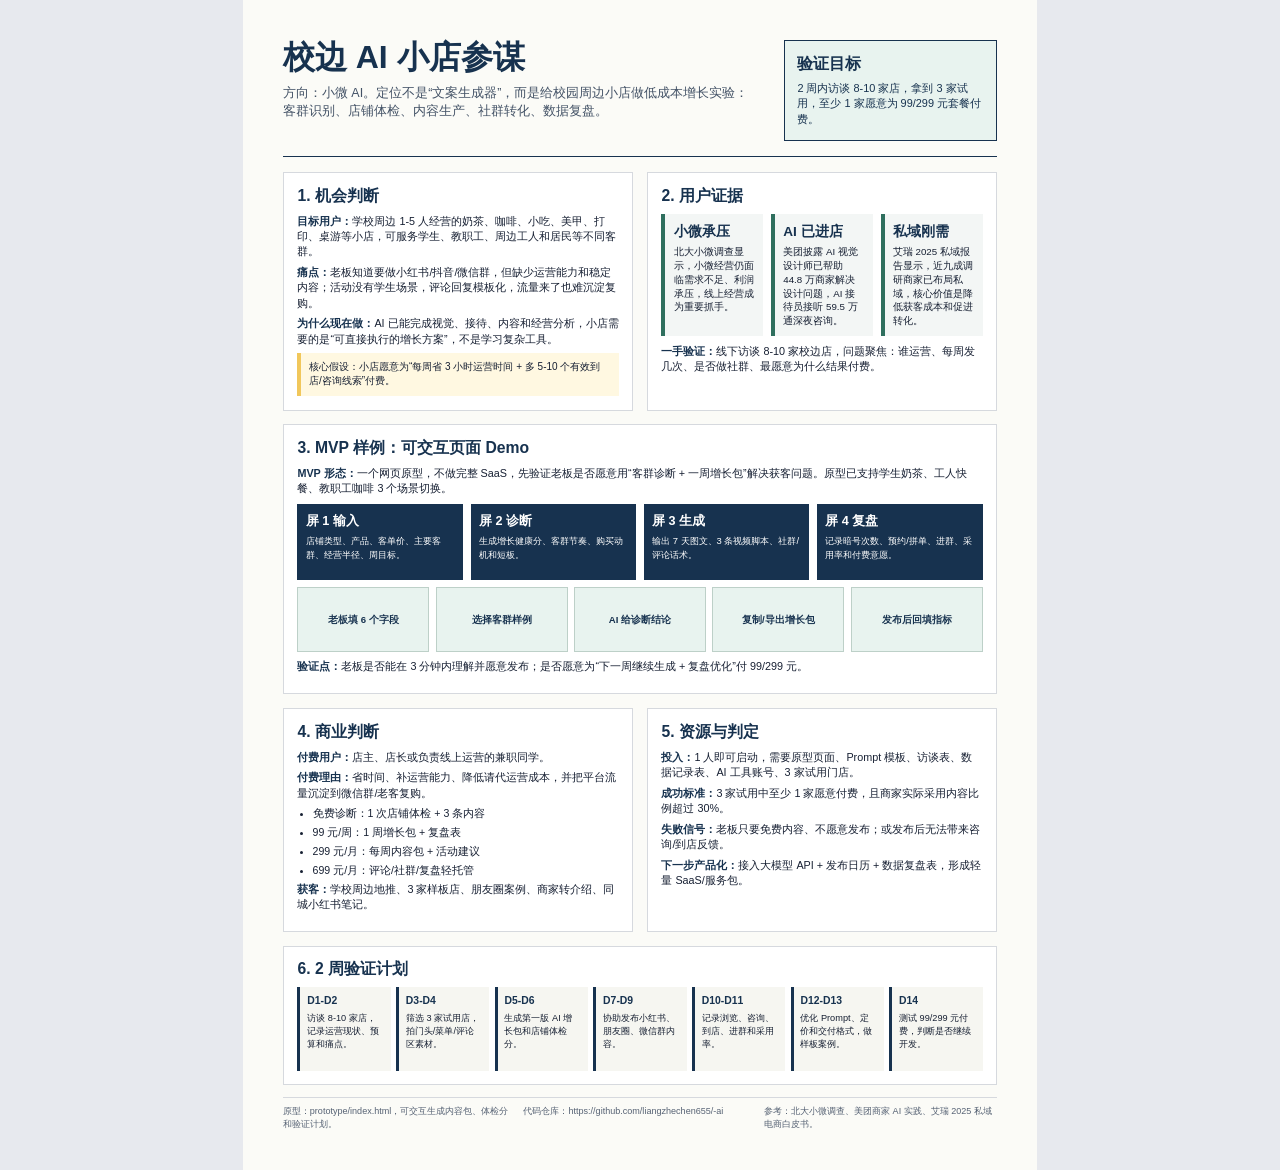
==== submission-a4.html @ 0cdc5c9e "Clarify MVP sample on A4" ====
<!doctype html>
<html lang="zh-CN">
<head>
  <meta charset="utf-8" />
  <meta name="viewport" content="width=device-width, initial-scale=1" />
  <title>校边 AI 小店参谋 - 小微 AI 机会验证</title>
  <style>
    @page { size: A4; margin: 9mm; }
    * { box-sizing: border-box; }
    body {
      margin: 0;
      background: #e7e9ee;
      color: #172033;
      font-family: "Microsoft YaHei", "PingFang SC", "Noto Sans SC", Arial, sans-serif;
      line-height: 1.42;
    }
    .sheet {
      width: 210mm;
      min-height: 297mm;
      margin: 0 auto;
      padding: 10.5mm;
      background: #fbfbf7;
    }
    header {
      display: grid;
      grid-template-columns: 1.38fr 0.62fr;
      gap: 7mm;
      padding-bottom: 4mm;
      border-bottom: 1.2pt solid #17324f;
    }
    h1 {
      margin: 0;
      color: #17324f;
      font-size: 24pt;
      line-height: 1.08;
      letter-spacing: 0;
    }
    .tagline {
      margin: 2.8mm 0 0;
      color: #435266;
      font-size: 9.4pt;
    }
    .hero-card {
      border: 1pt solid #17324f;
      background: #e8f3ef;
      padding: 3.3mm;
      color: #17324f;
      font-size: 8.2pt;
    }
    .hero-card strong {
      display: block;
      margin-bottom: 1.3mm;
      font-size: 12pt;
    }
    .grid {
      display: grid;
      grid-template-columns: 1fr 1fr;
      gap: 3.6mm;
      margin-top: 4mm;
    }
    section {
      background: #fff;
      border: 0.8pt solid #d6d9de;
      padding: 3.6mm;
    }
    section.wide { grid-column: 1 / -1; }
    h2 {
      margin: 0 0 2.2mm;
      color: #17324f;
      font-size: 11.8pt;
      line-height: 1.2;
    }
    p { margin: 0 0 1.4mm; font-size: 8.1pt; }
    ul { margin: 0; padding-left: 4mm; }
    li { margin: 0 0 1mm; font-size: 7.95pt; }
    .label { color: #17324f; font-weight: 800; }
    .evidence {
      display: grid;
      grid-template-columns: repeat(3, 1fr);
      gap: 2mm;
      margin-top: 2mm;
    }
    .evidence div {
      background: #f3f6f5;
      border-left: 3pt solid #2f6f5e;
      padding: 2.2mm;
      min-height: 23mm;
      font-size: 7.3pt;
    }
    .evidence strong {
      display: block;
      color: #17324f;
      font-size: 10.2pt;
      margin-bottom: 1mm;
    }
    .flow {
      display: grid;
      grid-template-columns: repeat(5, 1fr);
      gap: 1.7mm;
      margin-top: 2mm;
    }
    .step {
      min-height: 17mm;
      display: flex;
      align-items: center;
      justify-content: center;
      text-align: center;
      background: #e8f3ef;
      border: 0.8pt solid #bdd0c8;
      color: #17324f;
      padding: 1.8mm;
      font-size: 7.2pt;
      font-weight: 700;
    }
    .mvp {
      display: grid;
      grid-template-columns: repeat(4, 1fr);
      gap: 2mm;
      margin-top: 2mm;
    }
    .mvp div {
      background: #17324f;
      color: #fff;
      padding: 2.2mm;
      min-height: 20mm;
      font-size: 7.1pt;
    }
    .mvp strong {
      display: block;
      font-size: 9.5pt;
      margin-bottom: 1mm;
    }
    .timeline {
      display: grid;
      grid-template-columns: repeat(7, 1fr);
      gap: 1.4mm;
    }
    .day {
      background: #f6f6f1;
      border-left: 2.4pt solid #17324f;
      padding: 1.8mm;
      min-height: 22mm;
      font-size: 6.9pt;
    }
    .day strong {
      display: block;
      color: #17324f;
      font-size: 7.8pt;
      margin-bottom: 0.8mm;
    }
    .footer {
      display: grid;
      grid-template-columns: 1fr 1fr 1fr;
      gap: 2mm;
      margin-top: 3mm;
      color: #566274;
      font-size: 6.8pt;
      border-top: 0.8pt solid #d6d9de;
      padding-top: 2mm;
    }
    .quote {
      background: #fff8e1;
      border-left: 3pt solid #f1c75b;
      padding: 2mm;
      font-size: 7.5pt;
      margin-top: 1.5mm;
    }
    @media print {
      body { background: #fff; }
      .sheet { margin: 0; }
    }
  </style>
</head>
<body>
  <main class="sheet">
    <header>
      <div>
        <h1>校边 AI 小店参谋</h1>
        <p class="tagline">方向：小微 AI。定位不是“文案生成器”，而是给校园周边小店做低成本增长实验：客群识别、店铺体检、内容生产、社群转化、数据复盘。</p>
      </div>
      <div class="hero-card">
        <strong>验证目标</strong>
        2 周内访谈 8-10 家店，拿到 3 家试用，至少 1 家愿意为 99/299 元套餐付费。
      </div>
    </header>

    <div class="grid">
      <section>
        <h2>1. 机会判断</h2>
        <p><span class="label">目标用户：</span>学校周边 1-5 人经营的奶茶、咖啡、小吃、美甲、打印、桌游等小店，可服务学生、教职工、周边工人和居民等不同客群。</p>
        <p><span class="label">痛点：</span>老板知道要做小红书/抖音/微信群，但缺少运营能力和稳定内容；活动没有学生场景，评论回复模板化，流量来了也难沉淀复购。</p>
        <p><span class="label">为什么现在做：</span>AI 已能完成视觉、接待、内容和经营分析，小店需要的是“可直接执行的增长方案”，不是学习复杂工具。</p>
        <div class="quote">核心假设：小店愿意为“每周省 3 小时运营时间 + 多 5-10 个有效到店/咨询线索”付费。</div>
      </section>

      <section>
        <h2>2. 用户证据</h2>
        <div class="evidence">
          <div><strong>小微承压</strong>北大小微调查显示，小微经营仍面临需求不足、利润承压，线上经营成为重要抓手。</div>
          <div><strong>AI 已进店</strong>美团披露 AI 视觉设计师已帮助 44.8 万商家解决设计问题，AI 接待员接听 59.5 万通深夜咨询。</div>
          <div><strong>私域刚需</strong>艾瑞 2025 私域报告显示，近九成调研商家已布局私域，核心价值是降低获客成本和促进转化。</div>
        </div>
        <p style="margin-top: 2mm;"><span class="label">一手验证：</span>线下访谈 8-10 家校边店，问题聚焦：谁运营、每周发几次、是否做社群、最愿意为什么结果付费。</p>
      </section>

      <section class="wide">
        <h2>3. MVP 样例：可交互页面 Demo</h2>
        <p><span class="label">MVP 形态：</span>一个网页原型，不做完整 SaaS，先验证老板是否愿意用“客群诊断 + 一周增长包”解决获客问题。原型已支持学生奶茶、工人快餐、教职工咖啡 3 个场景切换。</p>
        <div class="mvp">
          <div><strong>屏 1 输入</strong>店铺类型、产品、客单价、主要客群、经营半径、周目标。</div>
          <div><strong>屏 2 诊断</strong>生成增长健康分、客群节奏、购买动机和短板。</div>
          <div><strong>屏 3 生成</strong>输出 7 天图文、3 条视频脚本、社群/评论话术。</div>
          <div><strong>屏 4 复盘</strong>记录暗号次数、预约/拼单、进群、采用率和付费意愿。</div>
        </div>
        <div class="flow">
          <div class="step">老板填 6 个字段</div>
          <div class="step">选择客群样例</div>
          <div class="step">AI 给诊断结论</div>
          <div class="step">复制/导出增长包</div>
          <div class="step">发布后回填指标</div>
        </div>
        <p style="margin-top: 2mm;"><span class="label">验证点：</span>老板是否能在 3 分钟内理解并愿意发布；是否愿意为“下一周继续生成 + 复盘优化”付 99/299 元。</p>
      </section>

      <section>
        <h2>4. 商业判断</h2>
        <p><span class="label">付费用户：</span>店主、店长或负责线上运营的兼职同学。</p>
        <p><span class="label">付费理由：</span>省时间、补运营能力、降低请代运营成本，并把平台流量沉淀到微信群/老客复购。</p>
        <ul>
          <li>免费诊断：1 次店铺体检 + 3 条内容</li>
          <li>99 元/周：1 周增长包 + 复盘表</li>
          <li>299 元/月：每周内容包 + 活动建议</li>
          <li>699 元/月：评论/社群/复盘轻托管</li>
        </ul>
        <p><span class="label">获客：</span>学校周边地推、3 家样板店、朋友圈案例、商家转介绍、同城小红书笔记。</p>
      </section>

      <section>
        <h2>5. 资源与判定</h2>
        <p><span class="label">投入：</span>1 人即可启动，需要原型页面、Prompt 模板、访谈表、数据记录表、AI 工具账号、3 家试用门店。</p>
        <p><span class="label">成功标准：</span>3 家试用中至少 1 家愿意付费，且商家实际采用内容比例超过 30%。</p>
        <p><span class="label">失败信号：</span>老板只要免费内容、不愿意发布；或发布后无法带来咨询/到店反馈。</p>
        <p><span class="label">下一步产品化：</span>接入大模型 API + 发布日历 + 数据复盘表，形成轻量 SaaS/服务包。</p>
      </section>

      <section class="wide">
        <h2>6. 2 周验证计划</h2>
        <div class="timeline">
          <div class="day"><strong>D1-D2</strong>访谈 8-10 家店，记录运营现状、预算和痛点。</div>
          <div class="day"><strong>D3-D4</strong>筛选 3 家试用店，拍门头/菜单/评论区素材。</div>
          <div class="day"><strong>D5-D6</strong>生成第一版 AI 增长包和店铺体检分。</div>
          <div class="day"><strong>D7-D9</strong>协助发布小红书、朋友圈、微信群内容。</div>
          <div class="day"><strong>D10-D11</strong>记录浏览、咨询、到店、进群和采用率。</div>
          <div class="day"><strong>D12-D13</strong>优化 Prompt、定价和交付格式，做样板案例。</div>
          <div class="day"><strong>D14</strong>测试 99/299 元付费，判断是否继续开发。</div>
        </div>
      </section>
    </div>

    <div class="footer">
      <div>原型：prototype/index.html，可交互生成内容包、体检分和验证计划。</div>
      <div>代码仓库：https://github.com/liangzhechen655/-ai</div>
      <div>参考：北大小微调查、美团商家 AI 实践、艾瑞 2025 私域电商白皮书。</div>
    </div>
  </main>
</body>
</html>
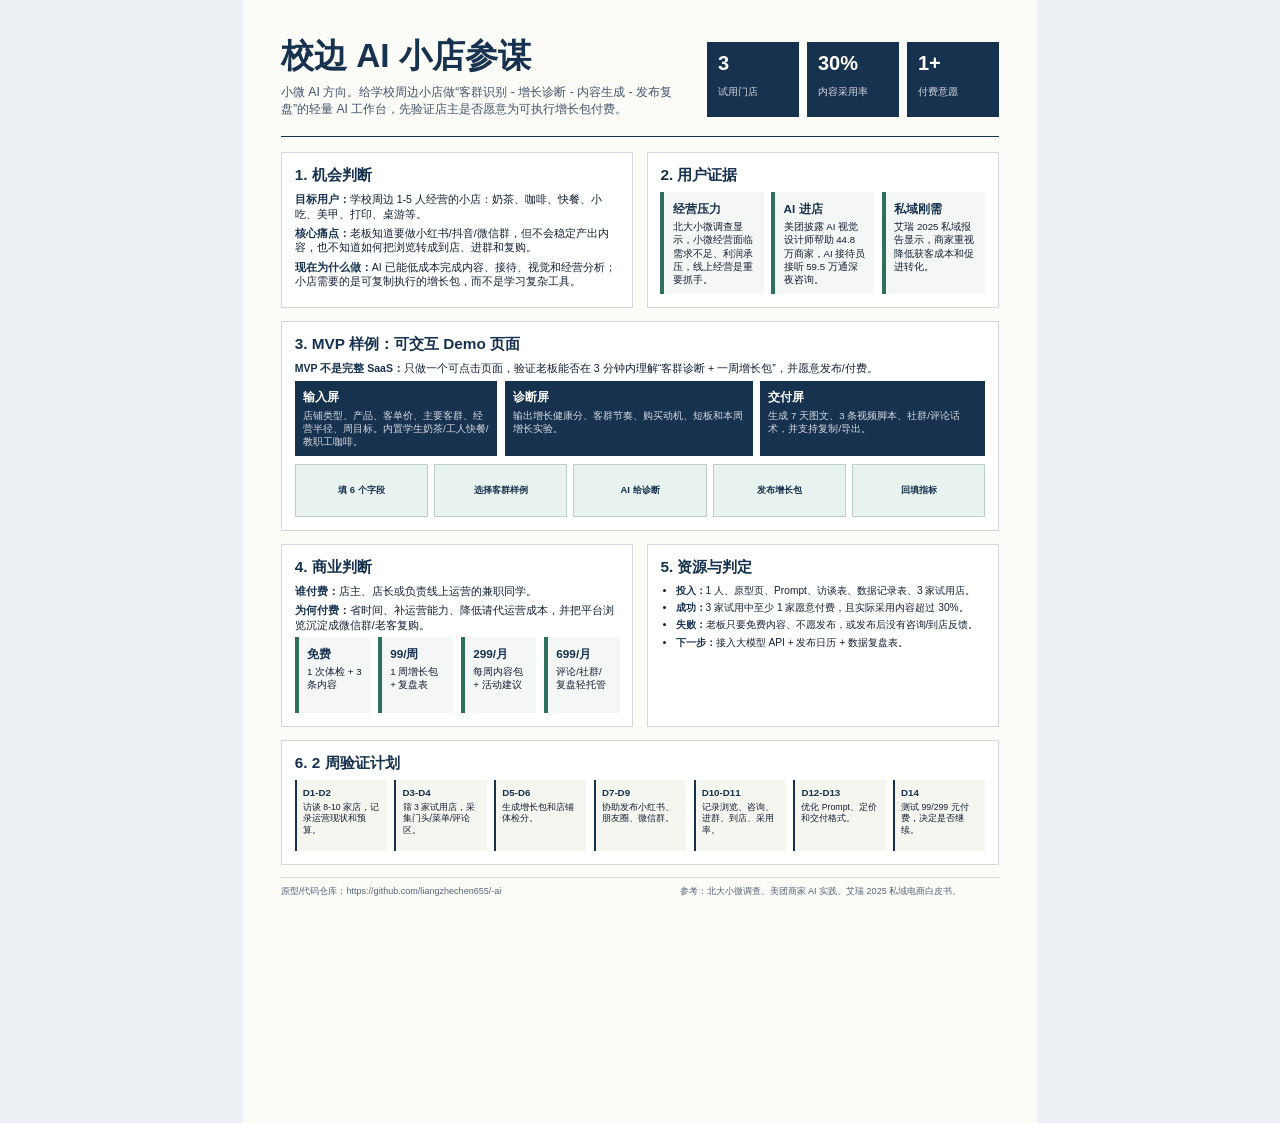
==== commit 875bdb4c: "Redesign A4 and interactive prototype" ====
--- a/submission-a4.html
+++ b/submission-a4.html
@@ -3,263 +3,242 @@
 <head>
   <meta charset="utf-8" />
   <meta name="viewport" content="width=device-width, initial-scale=1" />
-  <title>校边 AI 小店参谋 - 小微 AI 机会验证</title>
+  <title>校边 AI 小店参谋 - 1 页机会验证</title>
   <style>
-    @page { size: A4; margin: 9mm; }
+    @page { size: A4; margin: 8mm; }
     * { box-sizing: border-box; }
     body {
       margin: 0;
-      background: #e7e9ee;
-      color: #172033;
-      font-family: "Microsoft YaHei", "PingFang SC", "Noto Sans SC", Arial, sans-serif;
-      line-height: 1.42;
-    }
-    .sheet {
+      background: #eceff3;
+      color: #142033;
+      font-family: "Microsoft YaHei", "PingFang SC", Arial, sans-serif;
+      line-height: 1.36;
+    }
+    .page {
       width: 210mm;
       min-height: 297mm;
       margin: 0 auto;
-      padding: 10.5mm;
+      padding: 10mm;
       background: #fbfbf7;
     }
     header {
       display: grid;
-      grid-template-columns: 1.38fr 0.62fr;
-      gap: 7mm;
-      padding-bottom: 4mm;
+      grid-template-columns: 1.15fr 0.85fr;
+      gap: 8mm;
+      padding-bottom: 5mm;
       border-bottom: 1.2pt solid #17324f;
     }
     h1 {
       margin: 0;
       color: #17324f;
-      font-size: 24pt;
-      line-height: 1.08;
+      font-size: 25pt;
+      line-height: 1.05;
       letter-spacing: 0;
     }
-    .tagline {
-      margin: 2.8mm 0 0;
-      color: #435266;
-      font-size: 9.4pt;
-    }
-    .hero-card {
-      border: 1pt solid #17324f;
-      background: #e8f3ef;
-      padding: 3.3mm;
-      color: #17324f;
-      font-size: 8.2pt;
-    }
-    .hero-card strong {
-      display: block;
-      margin-bottom: 1.3mm;
-      font-size: 12pt;
-    }
+    .subtitle {
+      margin: 3mm 0 0;
+      color: #44556b;
+      font-size: 9.2pt;
+    }
+    .north-star {
+      display: grid;
+      grid-template-columns: repeat(3, 1fr);
+      gap: 2mm;
+      align-self: end;
+    }
+    .metric {
+      background: #17324f;
+      color: #fff;
+      padding: 3mm;
+      min-height: 20mm;
+    }
+    .metric strong { display: block; font-size: 15pt; line-height: 1; margin-bottom: 1.5mm; }
+    .metric span { font-size: 7.2pt; color: rgba(255,255,255,.82); }
     .grid {
       display: grid;
       grid-template-columns: 1fr 1fr;
-      gap: 3.6mm;
+      gap: 3.5mm;
       margin-top: 4mm;
     }
     section {
+      border: 0.8pt solid #d3d8df;
       background: #fff;
-      border: 0.8pt solid #d6d9de;
-      padding: 3.6mm;
+      padding: 3.4mm;
     }
     section.wide { grid-column: 1 / -1; }
     h2 {
       margin: 0 0 2.2mm;
       color: #17324f;
-      font-size: 11.8pt;
-      line-height: 1.2;
-    }
-    p { margin: 0 0 1.4mm; font-size: 8.1pt; }
+      font-size: 11.5pt;
+      line-height: 1.15;
+    }
+    p { margin: 0 0 1.4mm; font-size: 7.9pt; }
     ul { margin: 0; padding-left: 4mm; }
-    li { margin: 0 0 1mm; font-size: 7.95pt; }
+    li { margin: 0 0 0.9mm; font-size: 7.65pt; }
     .label { color: #17324f; font-weight: 800; }
-    .evidence {
-      display: grid;
-      grid-template-columns: repeat(3, 1fr);
+    .evidence-row, .pricing-row, .mvp-row, .timeline {
+      display: grid;
       gap: 2mm;
-      margin-top: 2mm;
-    }
-    .evidence div {
-      background: #f3f6f5;
+    }
+    .evidence-row { grid-template-columns: repeat(3, 1fr); }
+    .pricing-row { grid-template-columns: repeat(4, 1fr); }
+    .mvp-row { grid-template-columns: 0.9fr 1.1fr 1fr; }
+    .evidence, .price, .screen {
+      background: #f4f7f6;
       border-left: 3pt solid #2f6f5e;
       padding: 2.2mm;
-      min-height: 23mm;
-      font-size: 7.3pt;
-    }
-    .evidence strong {
+      min-height: 20mm;
+      font-size: 7.25pt;
+    }
+    .evidence strong, .price strong, .screen strong {
       display: block;
       color: #17324f;
-      font-size: 10.2pt;
+      font-size: 8.8pt;
       margin-bottom: 1mm;
     }
-    .flow {
-      display: grid;
-      grid-template-columns: repeat(5, 1fr);
-      gap: 1.7mm;
-      margin-top: 2mm;
-    }
-    .step {
-      min-height: 17mm;
-      display: flex;
-      align-items: center;
-      justify-content: center;
-      text-align: center;
-      background: #e8f3ef;
-      border: 0.8pt solid #bdd0c8;
-      color: #17324f;
-      padding: 1.8mm;
-      font-size: 7.2pt;
-      font-weight: 700;
-    }
-    .mvp {
-      display: grid;
-      grid-template-columns: repeat(4, 1fr);
-      gap: 2mm;
-      margin-top: 2mm;
-    }
-    .mvp div {
+    .screen {
       background: #17324f;
       color: #fff;
-      padding: 2.2mm;
-      min-height: 20mm;
+      border-left: 0;
+    }
+    .screen strong { color: #fff; }
+    .screen span { color: rgba(255,255,255,.82); }
+    .flow {
+      display: grid;
+      grid-template-columns: repeat(5, 1fr);
+      gap: 1.6mm;
+      margin-top: 2mm;
+    }
+    .step {
+      display: grid;
+      place-items: center;
+      text-align: center;
+      min-height: 14mm;
+      padding: 1.5mm;
+      border: 0.8pt solid #bdd0c8;
+      background: #e8f3ef;
+      color: #17324f;
       font-size: 7.1pt;
-    }
-    .mvp strong {
-      display: block;
-      font-size: 9.5pt;
-      margin-bottom: 1mm;
+      font-weight: 800;
     }
     .timeline {
-      display: grid;
       grid-template-columns: repeat(7, 1fr);
-      gap: 1.4mm;
     }
     .day {
       background: #f6f6f1;
-      border-left: 2.4pt solid #17324f;
-      padding: 1.8mm;
-      min-height: 22mm;
-      font-size: 6.9pt;
+      border-left: 2.2pt solid #17324f;
+      padding: 1.6mm;
+      min-height: 19mm;
+      font-size: 6.55pt;
     }
     .day strong {
       display: block;
       color: #17324f;
-      font-size: 7.8pt;
-      margin-bottom: 0.8mm;
+      font-size: 7.3pt;
+      margin-bottom: .7mm;
     }
     .footer {
-      display: grid;
-      grid-template-columns: 1fr 1fr 1fr;
-      gap: 2mm;
       margin-top: 3mm;
-      color: #566274;
+      padding-top: 2mm;
+      border-top: 0.8pt solid #d3d8df;
+      display: grid;
+      grid-template-columns: 1.2fr 1fr;
+      gap: 4mm;
+      color: #59677a;
       font-size: 6.8pt;
-      border-top: 0.8pt solid #d6d9de;
-      padding-top: 2mm;
-    }
-    .quote {
-      background: #fff8e1;
-      border-left: 3pt solid #f1c75b;
-      padding: 2mm;
-      font-size: 7.5pt;
-      margin-top: 1.5mm;
     }
     @media print {
       body { background: #fff; }
-      .sheet { margin: 0; }
+      .page { margin: 0; }
     }
   </style>
 </head>
 <body>
-  <main class="sheet">
+  <main class="page">
     <header>
       <div>
         <h1>校边 AI 小店参谋</h1>
-        <p class="tagline">方向：小微 AI。定位不是“文案生成器”，而是给校园周边小店做低成本增长实验：客群识别、店铺体检、内容生产、社群转化、数据复盘。</p>
+        <p class="subtitle">小微 AI 方向。给学校周边小店做“客群识别 - 增长诊断 - 内容生成 - 发布复盘”的轻量 AI 工作台，先验证店主是否愿意为可执行增长包付费。</p>
       </div>
-      <div class="hero-card">
-        <strong>验证目标</strong>
-        2 周内访谈 8-10 家店，拿到 3 家试用，至少 1 家愿意为 99/299 元套餐付费。
+      <div class="north-star">
+        <div class="metric"><strong>3</strong><span>试用门店</span></div>
+        <div class="metric"><strong>30%</strong><span>内容采用率</span></div>
+        <div class="metric"><strong>1+</strong><span>付费意愿</span></div>
       </div>
     </header>
 
     <div class="grid">
       <section>
         <h2>1. 机会判断</h2>
-        <p><span class="label">目标用户：</span>学校周边 1-5 人经营的奶茶、咖啡、小吃、美甲、打印、桌游等小店，可服务学生、教职工、周边工人和居民等不同客群。</p>
-        <p><span class="label">痛点：</span>老板知道要做小红书/抖音/微信群，但缺少运营能力和稳定内容；活动没有学生场景，评论回复模板化，流量来了也难沉淀复购。</p>
-        <p><span class="label">为什么现在做：</span>AI 已能完成视觉、接待、内容和经营分析，小店需要的是“可直接执行的增长方案”，不是学习复杂工具。</p>
-        <div class="quote">核心假设：小店愿意为“每周省 3 小时运营时间 + 多 5-10 个有效到店/咨询线索”付费。</div>
+        <p><span class="label">目标用户：</span>学校周边 1-5 人经营的小店：奶茶、咖啡、快餐、小吃、美甲、打印、桌游等。</p>
+        <p><span class="label">核心痛点：</span>老板知道要做小红书/抖音/微信群，但不会稳定产出内容，也不知道如何把浏览转成到店、进群和复购。</p>
+        <p><span class="label">现在为什么做：</span>AI 已能低成本完成内容、接待、视觉和经营分析；小店需要的是可复制执行的增长包，而不是学习复杂工具。</p>
       </section>
 
       <section>
         <h2>2. 用户证据</h2>
-        <div class="evidence">
-          <div><strong>小微承压</strong>北大小微调查显示，小微经营仍面临需求不足、利润承压，线上经营成为重要抓手。</div>
-          <div><strong>AI 已进店</strong>美团披露 AI 视觉设计师已帮助 44.8 万商家解决设计问题，AI 接待员接听 59.5 万通深夜咨询。</div>
-          <div><strong>私域刚需</strong>艾瑞 2025 私域报告显示，近九成调研商家已布局私域，核心价值是降低获客成本和促进转化。</div>
-        </div>
-        <p style="margin-top: 2mm;"><span class="label">一手验证：</span>线下访谈 8-10 家校边店，问题聚焦：谁运营、每周发几次、是否做社群、最愿意为什么结果付费。</p>
+        <div class="evidence-row">
+          <div class="evidence"><strong>经营压力</strong>北大小微调查显示，小微经营面临需求不足、利润承压，线上经营是重要抓手。</div>
+          <div class="evidence"><strong>AI 进店</strong>美团披露 AI 视觉设计师帮助 44.8 万商家，AI 接待员接听 59.5 万通深夜咨询。</div>
+          <div class="evidence"><strong>私域刚需</strong>艾瑞 2025 私域报告显示，商家重视降低获客成本和促进转化。</div>
+        </div>
       </section>
 
       <section class="wide">
-        <h2>3. MVP 样例：可交互页面 Demo</h2>
-        <p><span class="label">MVP 形态：</span>一个网页原型，不做完整 SaaS，先验证老板是否愿意用“客群诊断 + 一周增长包”解决获客问题。原型已支持学生奶茶、工人快餐、教职工咖啡 3 个场景切换。</p>
-        <div class="mvp">
-          <div><strong>屏 1 输入</strong>店铺类型、产品、客单价、主要客群、经营半径、周目标。</div>
-          <div><strong>屏 2 诊断</strong>生成增长健康分、客群节奏、购买动机和短板。</div>
-          <div><strong>屏 3 生成</strong>输出 7 天图文、3 条视频脚本、社群/评论话术。</div>
-          <div><strong>屏 4 复盘</strong>记录暗号次数、预约/拼单、进群、采用率和付费意愿。</div>
+        <h2>3. MVP 样例：可交互 Demo 页面</h2>
+        <p><span class="label">MVP 不是完整 SaaS：</span>只做一个可点击页面，验证老板能否在 3 分钟内理解“客群诊断 + 一周增长包”，并愿意发布/付费。</p>
+        <div class="mvp-row">
+          <div class="screen"><strong>输入屏</strong><span>店铺类型、产品、客单价、主要客群、经营半径、周目标。内置学生奶茶/工人快餐/教职工咖啡。</span></div>
+          <div class="screen"><strong>诊断屏</strong><span>输出增长健康分、客群节奏、购买动机、短板和本周增长实验。</span></div>
+          <div class="screen"><strong>交付屏</strong><span>生成 7 天图文、3 条视频脚本、社群/评论话术，并支持复制/导出。</span></div>
         </div>
         <div class="flow">
-          <div class="step">老板填 6 个字段</div>
+          <div class="step">填 6 个字段</div>
           <div class="step">选择客群样例</div>
-          <div class="step">AI 给诊断结论</div>
-          <div class="step">复制/导出增长包</div>
-          <div class="step">发布后回填指标</div>
-        </div>
-        <p style="margin-top: 2mm;"><span class="label">验证点：</span>老板是否能在 3 分钟内理解并愿意发布；是否愿意为“下一周继续生成 + 复盘优化”付 99/299 元。</p>
+          <div class="step">AI 给诊断</div>
+          <div class="step">发布增长包</div>
+          <div class="step">回填指标</div>
+        </div>
       </section>
 
       <section>
         <h2>4. 商业判断</h2>
-        <p><span class="label">付费用户：</span>店主、店长或负责线上运营的兼职同学。</p>
-        <p><span class="label">付费理由：</span>省时间、补运营能力、降低请代运营成本，并把平台流量沉淀到微信群/老客复购。</p>
+        <p><span class="label">谁付费：</span>店主、店长或负责线上运营的兼职同学。</p>
+        <p><span class="label">为何付费：</span>省时间、补运营能力、降低请代运营成本，并把平台浏览沉淀成微信群/老客复购。</p>
+        <div class="pricing-row">
+          <div class="price"><strong>免费</strong>1 次体检 + 3 条内容</div>
+          <div class="price"><strong>99/周</strong>1 周增长包 + 复盘表</div>
+          <div class="price"><strong>299/月</strong>每周内容包 + 活动建议</div>
+          <div class="price"><strong>699/月</strong>评论/社群/复盘轻托管</div>
+        </div>
+      </section>
+
+      <section>
+        <h2>5. 资源与判定</h2>
         <ul>
-          <li>免费诊断：1 次店铺体检 + 3 条内容</li>
-          <li>99 元/周：1 周增长包 + 复盘表</li>
-          <li>299 元/月：每周内容包 + 活动建议</li>
-          <li>699 元/月：评论/社群/复盘轻托管</li>
+          <li><span class="label">投入：</span>1 人、原型页、Prompt、访谈表、数据记录表、3 家试用店。</li>
+          <li><span class="label">成功：</span>3 家试用中至少 1 家愿意付费，且实际采用内容超过 30%。</li>
+          <li><span class="label">失败：</span>老板只要免费内容、不愿发布，或发布后没有咨询/到店反馈。</li>
+          <li><span class="label">下一步：</span>接入大模型 API + 发布日历 + 数据复盘表。</li>
         </ul>
-        <p><span class="label">获客：</span>学校周边地推、3 家样板店、朋友圈案例、商家转介绍、同城小红书笔记。</p>
-      </section>
-
-      <section>
-        <h2>5. 资源与判定</h2>
-        <p><span class="label">投入：</span>1 人即可启动，需要原型页面、Prompt 模板、访谈表、数据记录表、AI 工具账号、3 家试用门店。</p>
-        <p><span class="label">成功标准：</span>3 家试用中至少 1 家愿意付费，且商家实际采用内容比例超过 30%。</p>
-        <p><span class="label">失败信号：</span>老板只要免费内容、不愿意发布；或发布后无法带来咨询/到店反馈。</p>
-        <p><span class="label">下一步产品化：</span>接入大模型 API + 发布日历 + 数据复盘表，形成轻量 SaaS/服务包。</p>
       </section>
 
       <section class="wide">
         <h2>6. 2 周验证计划</h2>
         <div class="timeline">
-          <div class="day"><strong>D1-D2</strong>访谈 8-10 家店，记录运营现状、预算和痛点。</div>
-          <div class="day"><strong>D3-D4</strong>筛选 3 家试用店，拍门头/菜单/评论区素材。</div>
-          <div class="day"><strong>D5-D6</strong>生成第一版 AI 增长包和店铺体检分。</div>
-          <div class="day"><strong>D7-D9</strong>协助发布小红书、朋友圈、微信群内容。</div>
-          <div class="day"><strong>D10-D11</strong>记录浏览、咨询、到店、进群和采用率。</div>
-          <div class="day"><strong>D12-D13</strong>优化 Prompt、定价和交付格式，做样板案例。</div>
-          <div class="day"><strong>D14</strong>测试 99/299 元付费，判断是否继续开发。</div>
+          <div class="day"><strong>D1-D2</strong>访谈 8-10 家店，记录运营现状和预算。</div>
+          <div class="day"><strong>D3-D4</strong>筛 3 家试用店，采集门头/菜单/评论区。</div>
+          <div class="day"><strong>D5-D6</strong>生成增长包和店铺体检分。</div>
+          <div class="day"><strong>D7-D9</strong>协助发布小红书、朋友圈、微信群。</div>
+          <div class="day"><strong>D10-D11</strong>记录浏览、咨询、进群、到店、采用率。</div>
+          <div class="day"><strong>D12-D13</strong>优化 Prompt、定价和交付格式。</div>
+          <div class="day"><strong>D14</strong>测试 99/299 元付费，决定是否继续。</div>
         </div>
       </section>
     </div>
 
     <div class="footer">
-      <div>原型：prototype/index.html，可交互生成内容包、体检分和验证计划。</div>
-      <div>代码仓库：https://github.com/liangzhechen655/-ai</div>
+      <div>原型/代码仓库：https://github.com/liangzhechen655/-ai</div>
       <div>参考：北大小微调查、美团商家 AI 实践、艾瑞 2025 私域电商白皮书。</div>
     </div>
   </main>
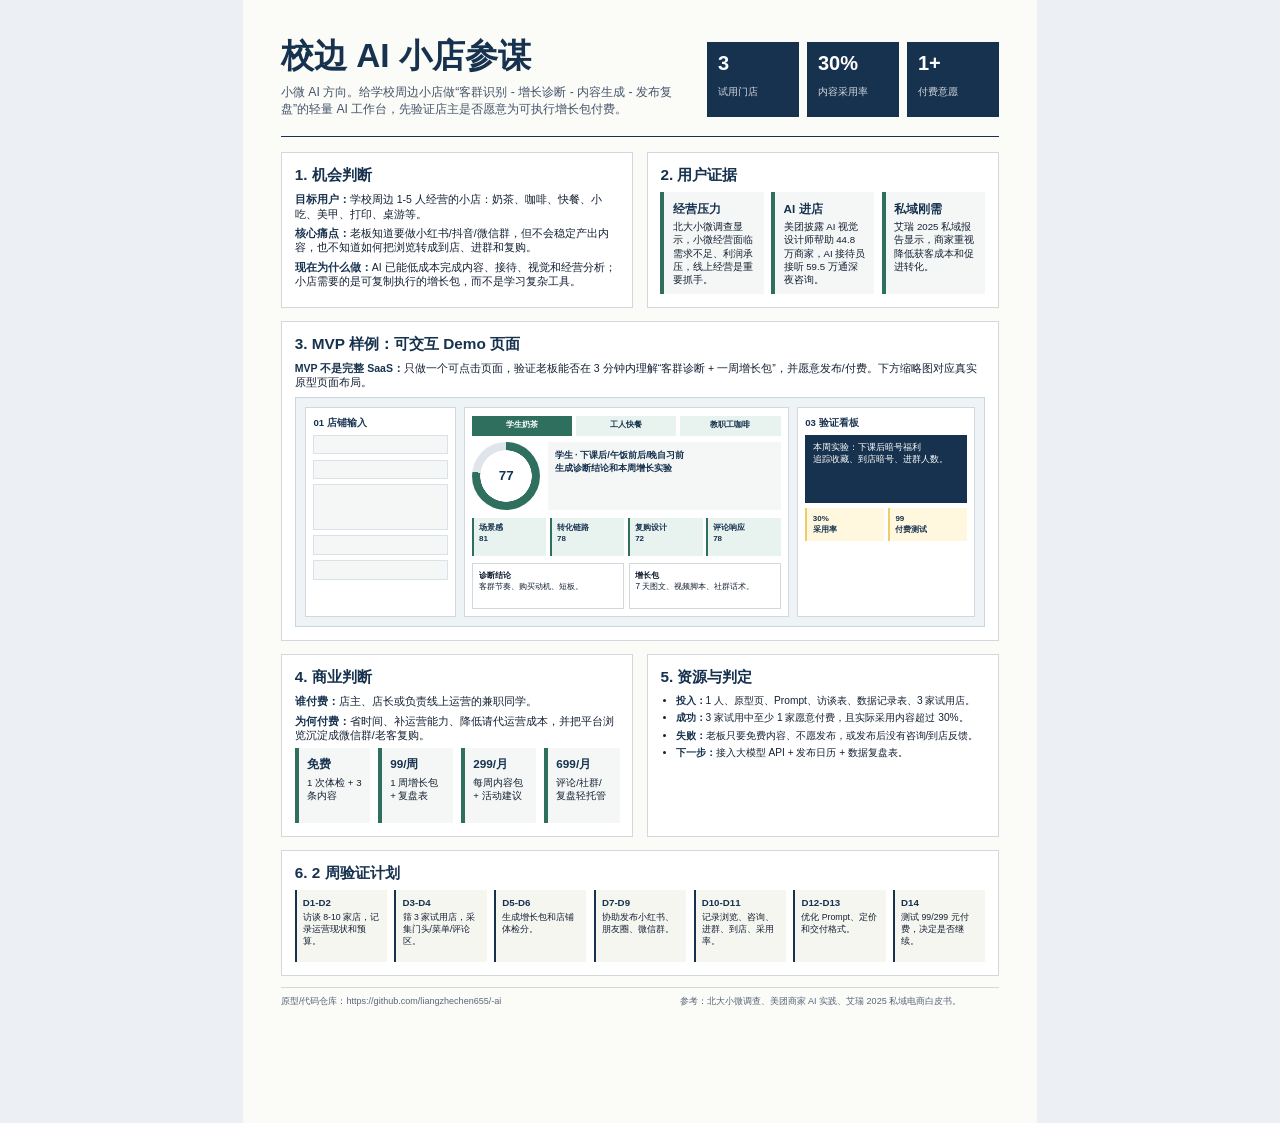
==== commit 677a5f8d: "Improve prototype mockup and visual design" ====
--- a/submission-a4.html
+++ b/submission-a4.html
@@ -121,6 +121,127 @@
       font-size: 7.1pt;
       font-weight: 800;
     }
+    .prototype-mock {
+      display: grid;
+      grid-template-columns: 0.72fr 1.55fr 0.85fr;
+      gap: 2mm;
+      margin-top: 2mm;
+      border: 0.8pt solid #cbd5df;
+      background: #eef3f6;
+      padding: 2.4mm;
+      min-height: 52mm;
+    }
+    .mock-panel {
+      background: #fff;
+      border: 0.7pt solid #d3d8df;
+      padding: 2mm;
+    }
+    .mock-title {
+      color: #17324f;
+      font-size: 7.2pt;
+      font-weight: 800;
+      margin-bottom: 1.5mm;
+    }
+    .mock-field {
+      height: 5.2mm;
+      margin-bottom: 1.4mm;
+      background: #f4f7f6;
+      border: 0.6pt solid #d8e2e8;
+    }
+    .mock-chip-row {
+      display: grid;
+      grid-template-columns: repeat(3, 1fr);
+      gap: 1mm;
+      margin-bottom: 1.8mm;
+    }
+    .mock-chip {
+      height: 5.2mm;
+      display: grid;
+      place-items: center;
+      background: #e8f3ef;
+      color: #17324f;
+      font-size: 6pt;
+      font-weight: 800;
+    }
+    .mock-chip.active {
+      background: #2f6f5e;
+      color: #fff;
+    }
+    .mock-score {
+      display: grid;
+      grid-template-columns: 18mm 1fr;
+      gap: 2mm;
+      margin-bottom: 2mm;
+    }
+    .mock-ring {
+      width: 18mm;
+      height: 18mm;
+      border-radius: 50%;
+      display: grid;
+      place-items: center;
+      color: #17324f;
+      font-size: 10pt;
+      font-weight: 900;
+      background:
+        radial-gradient(circle at center, #fff 0 53%, transparent 54%),
+        conic-gradient(#2f6f5e 77%, #dfe5eb 0);
+    }
+    .mock-headline {
+      background: #f4f7f6;
+      padding: 1.8mm;
+      color: #17324f;
+      font-size: 7pt;
+      font-weight: 800;
+    }
+    .mock-metrics {
+      display: grid;
+      grid-template-columns: repeat(4, 1fr);
+      gap: 1mm;
+      margin-bottom: 2mm;
+    }
+    .mock-metrics div {
+      background: #e8f3ef;
+      border-left: 2pt solid #2f6f5e;
+      padding: 1.3mm;
+      min-height: 10mm;
+      color: #17324f;
+      font-size: 6pt;
+      font-weight: 800;
+    }
+    .mock-result {
+      display: grid;
+      grid-template-columns: repeat(2, 1fr);
+      gap: 1.3mm;
+    }
+    .mock-result div {
+      min-height: 12mm;
+      background: #fff;
+      border: 0.6pt solid #d3d8df;
+      padding: 1.5mm;
+      font-size: 6.2pt;
+      color: #142033;
+    }
+    .mock-side-card {
+      background: #17324f;
+      color: #fff;
+      padding: 2mm;
+      font-size: 6.4pt;
+      margin-bottom: 1.5mm;
+      min-height: 18mm;
+    }
+    .mock-kpi {
+      display: grid;
+      grid-template-columns: repeat(2, 1fr);
+      gap: 1mm;
+    }
+    .mock-kpi div {
+      background: #fff8df;
+      border-left: 2pt solid #f0cc68;
+      padding: 1.5mm;
+      font-size: 6pt;
+      color: #17324f;
+      font-weight: 800;
+    }
     .timeline {
       grid-template-columns: repeat(7, 1fr);
     }
@@ -186,18 +307,45 @@
 
       <section class="wide">
         <h2>3. MVP 样例：可交互 Demo 页面</h2>
-        <p><span class="label">MVP 不是完整 SaaS：</span>只做一个可点击页面，验证老板能否在 3 分钟内理解“客群诊断 + 一周增长包”，并愿意发布/付费。</p>
-        <div class="mvp-row">
-          <div class="screen"><strong>输入屏</strong><span>店铺类型、产品、客单价、主要客群、经营半径、周目标。内置学生奶茶/工人快餐/教职工咖啡。</span></div>
-          <div class="screen"><strong>诊断屏</strong><span>输出增长健康分、客群节奏、购买动机、短板和本周增长实验。</span></div>
-          <div class="screen"><strong>交付屏</strong><span>生成 7 天图文、3 条视频脚本、社群/评论话术，并支持复制/导出。</span></div>
-        </div>
-        <div class="flow">
-          <div class="step">填 6 个字段</div>
-          <div class="step">选择客群样例</div>
-          <div class="step">AI 给诊断</div>
-          <div class="step">发布增长包</div>
-          <div class="step">回填指标</div>
+        <p><span class="label">MVP 不是完整 SaaS：</span>只做一个可点击页面，验证老板能否在 3 分钟内理解“客群诊断 + 一周增长包”，并愿意发布/付费。下方缩略图对应真实原型页面布局。</p>
+        <div class="prototype-mock">
+          <div class="mock-panel">
+            <div class="mock-title">01 店铺输入</div>
+            <div class="mock-field"></div>
+            <div class="mock-field"></div>
+            <div class="mock-field" style="height:12mm;"></div>
+            <div class="mock-field"></div>
+            <div class="mock-field"></div>
+          </div>
+          <div class="mock-panel">
+            <div class="mock-chip-row">
+              <div class="mock-chip active">学生奶茶</div>
+              <div class="mock-chip">工人快餐</div>
+              <div class="mock-chip">教职工咖啡</div>
+            </div>
+            <div class="mock-score">
+              <div class="mock-ring">77</div>
+              <div class="mock-headline">学生 · 下课后/午饭前后/晚自习前<br>生成诊断结论和本周增长实验</div>
+            </div>
+            <div class="mock-metrics">
+              <div>场景感<br>81</div>
+              <div>转化链路<br>78</div>
+              <div>复购设计<br>72</div>
+              <div>评论响应<br>78</div>
+            </div>
+            <div class="mock-result">
+              <div><strong>诊断结论</strong><br>客群节奏、购买动机、短板。</div>
+              <div><strong>增长包</strong><br>7 天图文、视频脚本、社群话术。</div>
+            </div>
+          </div>
+          <div class="mock-panel">
+            <div class="mock-title">03 验证看板</div>
+            <div class="mock-side-card">本周实验：下课后暗号福利<br>追踪收藏、到店暗号、进群人数。</div>
+            <div class="mock-kpi">
+              <div>30%<br>采用率</div>
+              <div>99<br>付费测试</div>
+            </div>
+          </div>
         </div>
       </section>
 
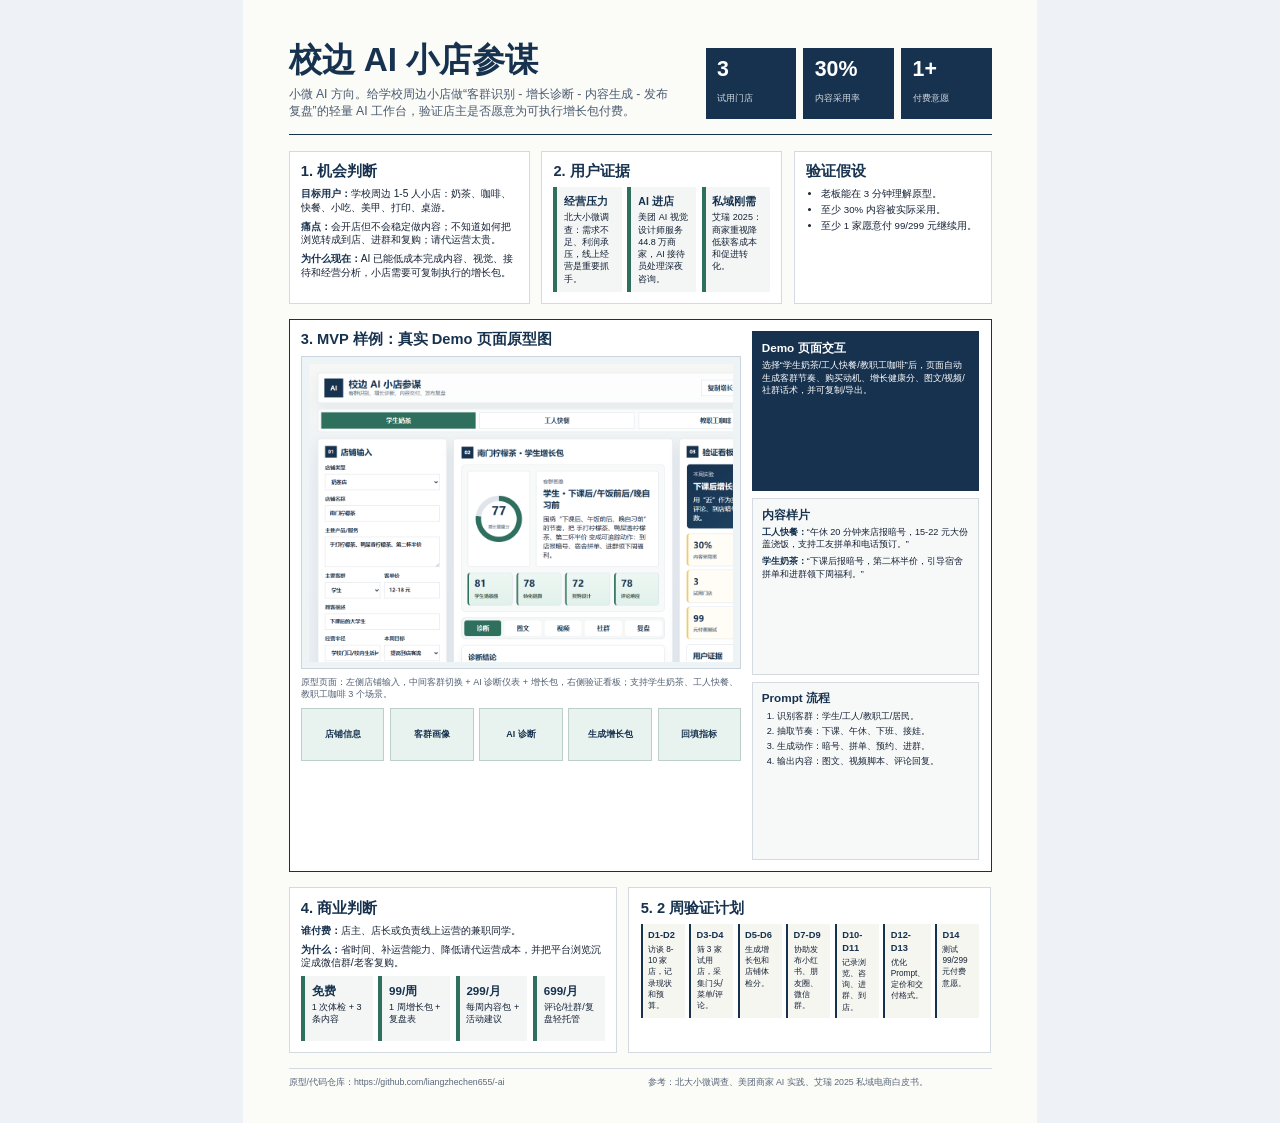
==== commit f9311575: "Replace MVP section with real prototype evidence" ====
--- a/submission-a4.html
+++ b/submission-a4.html
@@ -3,29 +3,34 @@
 <head>
   <meta charset="utf-8" />
   <meta name="viewport" content="width=device-width, initial-scale=1" />
-  <title>校边 AI 小店参谋 - 1 页机会验证</title>
+  <title>校边 AI 小店参谋 - 机会验证</title>
   <style>
-    @page { size: A4; margin: 8mm; }
+    @page { size: A4; margin: 0; }
     * { box-sizing: border-box; }
     body {
       margin: 0;
-      background: #eceff3;
-      color: #142033;
+      background: #eef1f5;
+      color: #162235;
       font-family: "Microsoft YaHei", "PingFang SC", Arial, sans-serif;
       line-height: 1.36;
     }
     .page {
       width: 210mm;
-      min-height: 297mm;
+      height: 297mm;
       margin: 0 auto;
-      padding: 10mm;
+      padding: 11mm 12mm 9mm;
       background: #fbfbf7;
+      overflow: hidden;
+      display: grid;
+      grid-template-rows: auto auto 1fr auto;
+      gap: 4mm;
     }
     header {
       display: grid;
       grid-template-columns: 1.15fr 0.85fr;
       gap: 8mm;
-      padding-bottom: 5mm;
+      align-items: end;
+      padding-bottom: 4mm;
       border-bottom: 1.2pt solid #17324f;
     }
     h1 {
@@ -36,237 +41,180 @@
       letter-spacing: 0;
     }
     .subtitle {
-      margin: 3mm 0 0;
-      color: #44556b;
+      margin: 2.5mm 0 0;
+      color: #4a5b70;
       font-size: 9.2pt;
     }
-    .north-star {
+    .stat-strip {
       display: grid;
       grid-template-columns: repeat(3, 1fr);
       gap: 2mm;
-      align-self: end;
-    }
-    .metric {
+    }
+    .stat {
       background: #17324f;
       color: #fff;
       padding: 3mm;
-      min-height: 20mm;
-    }
-    .metric strong { display: block; font-size: 15pt; line-height: 1; margin-bottom: 1.5mm; }
-    .metric span { font-size: 7.2pt; color: rgba(255,255,255,.82); }
-    .grid {
-      display: grid;
-      grid-template-columns: 1fr 1fr;
-      gap: 3.5mm;
-      margin-top: 4mm;
-    }
-    section {
-      border: 0.8pt solid #d3d8df;
+      min-height: 19mm;
+    }
+    .stat strong { display: block; font-size: 16pt; line-height: 1; margin-bottom: 1.4mm; }
+    .stat span { font-size: 7.1pt; color: rgba(255,255,255,.82); }
+    h2 {
+      margin: 0 0 2mm;
+      color: #17324f;
+      font-size: 11pt;
+      line-height: 1.15;
+    }
+    p { margin: 0 0 1.2mm; font-size: 7.65pt; }
+    ul, ol { margin: 0; padding-left: 4mm; }
+    li { margin: 0 0 .7mm; font-size: 7.25pt; }
+    .label { color: #17324f; font-weight: 800; }
+    .top-grid {
+      display: grid;
+      grid-template-columns: 1fr 1fr 0.82fr;
+      gap: 3mm;
+    }
+    .card {
+      border: 0.8pt solid #d4dae2;
       background: #fff;
-      padding: 3.4mm;
-    }
-    section.wide { grid-column: 1 / -1; }
-    h2 {
-      margin: 0 0 2.2mm;
-      color: #17324f;
-      font-size: 11.5pt;
-      line-height: 1.15;
-    }
-    p { margin: 0 0 1.4mm; font-size: 7.9pt; }
-    ul { margin: 0; padding-left: 4mm; }
-    li { margin: 0 0 0.9mm; font-size: 7.65pt; }
-    .label { color: #17324f; font-weight: 800; }
-    .evidence-row, .pricing-row, .mvp-row, .timeline {
+      padding: 3mm;
+    }
+    .evidence-row {
+      display: grid;
+      grid-template-columns: repeat(3, 1fr);
+      gap: 1.5mm;
+    }
+    .evidence {
+      background: #f3f6f5;
+      border-left: 3pt solid #2f6f5e;
+      padding: 1.8mm;
+      min-height: 19mm;
+      font-size: 6.75pt;
+    }
+    .evidence strong {
+      display: block;
+      color: #17324f;
+      font-size: 7.9pt;
+      margin-bottom: .8mm;
+    }
+    .mvp-section {
+      border: 1pt solid #17324f;
+      background: #fff;
+      padding: 3mm;
+      display: grid;
+      grid-template-columns: 1.32fr 0.68fr;
+      gap: 3mm;
+      min-height: 120mm;
+    }
+    .prototype-shot {
+      border: 0.8pt solid #cbd5df;
+      background: #eef3f6;
+      padding: 1.8mm;
+      height: 83mm;
+      overflow: hidden;
+    }
+    .prototype-shot img {
+      display: block;
+      width: 100%;
+      height: 100%;
+      object-fit: cover;
+      object-position: top left;
+    }
+    .caption {
+      margin-top: 1.6mm;
+      color: #526174;
+      font-size: 6.8pt;
+    }
+    .mvp-side {
       display: grid;
       gap: 2mm;
     }
-    .evidence-row { grid-template-columns: repeat(3, 1fr); }
-    .pricing-row { grid-template-columns: repeat(4, 1fr); }
-    .mvp-row { grid-template-columns: 0.9fr 1.1fr 1fr; }
-    .evidence, .price, .screen {
-      background: #f4f7f6;
-      border-left: 3pt solid #2f6f5e;
+    .mini-block {
+      background: #f7f9f8;
+      border: 0.8pt solid #d4dae2;
       padding: 2.2mm;
-      min-height: 20mm;
-      font-size: 7.25pt;
-    }
-    .evidence strong, .price strong, .screen strong {
-      display: block;
-      color: #17324f;
-      font-size: 8.8pt;
-      margin-bottom: 1mm;
-    }
-    .screen {
+    }
+    .mini-block.dark {
       background: #17324f;
       color: #fff;
-      border-left: 0;
-    }
-    .screen strong { color: #fff; }
-    .screen span { color: rgba(255,255,255,.82); }
-    .flow {
+      border-color: #17324f;
+    }
+    .mini-block.dark h3, .mini-block.dark p { color: #fff; }
+    h3 {
+      margin: 0 0 1.3mm;
+      color: #17324f;
+      font-size: 8.8pt;
+      line-height: 1.15;
+    }
+    .mini-block p, .mini-block li { font-size: 6.85pt; }
+    .prompt-flow {
       display: grid;
       grid-template-columns: repeat(5, 1fr);
-      gap: 1.6mm;
+      gap: 1.5mm;
       margin-top: 2mm;
     }
     .step {
+      background: #e8f3ef;
+      border: 0.8pt solid #bdd0c8;
+      color: #17324f;
+      padding: 1.8mm 1.2mm;
+      min-height: 14mm;
       display: grid;
       place-items: center;
       text-align: center;
-      min-height: 14mm;
-      padding: 1.5mm;
-      border: 0.8pt solid #bdd0c8;
-      background: #e8f3ef;
-      color: #17324f;
-      font-size: 7.1pt;
+      font-size: 6.7pt;
       font-weight: 800;
     }
-    .prototype-mock {
-      display: grid;
-      grid-template-columns: 0.72fr 1.55fr 0.85fr;
-      gap: 2mm;
-      margin-top: 2mm;
-      border: 0.8pt solid #cbd5df;
-      background: #eef3f6;
-      padding: 2.4mm;
-      min-height: 52mm;
-    }
-    .mock-panel {
-      background: #fff;
-      border: 0.7pt solid #d3d8df;
-      padding: 2mm;
-    }
-    .mock-title {
-      color: #17324f;
-      font-size: 7.2pt;
-      font-weight: 800;
-      margin-bottom: 1.5mm;
-    }
-    .mock-field {
-      height: 5.2mm;
-      margin-bottom: 1.4mm;
-      background: #f4f7f6;
-      border: 0.6pt solid #d8e2e8;
-    }
-    .mock-chip-row {
-      display: grid;
-      grid-template-columns: repeat(3, 1fr);
-      gap: 1mm;
-      margin-bottom: 1.8mm;
-    }
-    .mock-chip {
-      height: 5.2mm;
-      display: grid;
-      place-items: center;
-      background: #e8f3ef;
-      color: #17324f;
-      font-size: 6pt;
-      font-weight: 800;
-    }
-    .mock-chip.active {
-      background: #2f6f5e;
-      color: #fff;
-    }
-    .mock-score {
-      display: grid;
-      grid-template-columns: 18mm 1fr;
-      gap: 2mm;
-      margin-bottom: 2mm;
-    }
-    .mock-ring {
-      width: 18mm;
-      height: 18mm;
-      border-radius: 50%;
-      display: grid;
-      place-items: center;
-      color: #17324f;
-      font-size: 10pt;
-      font-weight: 900;
-      background:
-        radial-gradient(circle at center, #fff 0 53%, transparent 54%),
-        conic-gradient(#2f6f5e 77%, #dfe5eb 0);
-    }
-    .mock-headline {
-      background: #f4f7f6;
+    .bottom-grid {
+      display: grid;
+      grid-template-columns: 0.95fr 1.05fr;
+      gap: 3mm;
+    }
+    .price-grid {
+      display: grid;
+      grid-template-columns: repeat(4, 1fr);
+      gap: 1.5mm;
+      margin-top: 1.6mm;
+    }
+    .price {
+      background: #f3f6f5;
+      border-left: 3pt solid #2f6f5e;
       padding: 1.8mm;
-      color: #17324f;
-      font-size: 7pt;
-      font-weight: 800;
-    }
-    .mock-metrics {
-      display: grid;
-      grid-template-columns: repeat(4, 1fr);
-      gap: 1mm;
-      margin-bottom: 2mm;
-    }
-    .mock-metrics div {
-      background: #e8f3ef;
-      border-left: 2pt solid #2f6f5e;
-      padding: 1.3mm;
-      min-height: 10mm;
-      color: #17324f;
-      font-size: 6pt;
-      font-weight: 800;
-    }
-    .mock-result {
-      display: grid;
-      grid-template-columns: repeat(2, 1fr);
-      gap: 1.3mm;
-    }
-    .mock-result div {
-      min-height: 12mm;
-      background: #fff;
-      border: 0.6pt solid #d3d8df;
-      padding: 1.5mm;
-      font-size: 6.2pt;
-      color: #142033;
-    }
-    .mock-side-card {
-      background: #17324f;
-      color: #fff;
-      padding: 2mm;
-      font-size: 6.4pt;
-      margin-bottom: 1.5mm;
-      min-height: 18mm;
-    }
-    .mock-kpi {
-      display: grid;
-      grid-template-columns: repeat(2, 1fr);
-      gap: 1mm;
-    }
-    .mock-kpi div {
-      background: #fff8df;
-      border-left: 2pt solid #f0cc68;
-      padding: 1.5mm;
-      font-size: 6pt;
-      color: #17324f;
-      font-weight: 800;
+      min-height: 17mm;
+      font-size: 6.8pt;
+    }
+    .price strong {
+      display: block;
+      color: #17324f;
+      font-size: 8.7pt;
+      margin-bottom: .6mm;
     }
     .timeline {
+      display: grid;
       grid-template-columns: repeat(7, 1fr);
+      gap: 1.2mm;
+      margin-top: 1mm;
     }
     .day {
       background: #f6f6f1;
-      border-left: 2.2pt solid #17324f;
-      padding: 1.6mm;
-      min-height: 19mm;
-      font-size: 6.55pt;
+      border-left: 2.1pt solid #17324f;
+      padding: 1.4mm;
+      min-height: 20mm;
+      font-size: 6.2pt;
     }
     .day strong {
       display: block;
       color: #17324f;
-      font-size: 7.3pt;
-      margin-bottom: .7mm;
-    }
-    .footer {
-      margin-top: 3mm;
+      font-size: 7pt;
+      margin-bottom: .5mm;
+    }
+    footer {
+      display: grid;
+      grid-template-columns: 1fr 1fr;
+      gap: 4mm;
       padding-top: 2mm;
-      border-top: 0.8pt solid #d3d8df;
-      display: grid;
-      grid-template-columns: 1.2fr 1fr;
-      gap: 4mm;
-      color: #59677a;
-      font-size: 6.8pt;
+      border-top: 0.8pt solid #d4dae2;
+      color: #5a687b;
+      font-size: 6.6pt;
     }
     @media print {
       body { background: #fff; }
@@ -279,116 +227,108 @@
     <header>
       <div>
         <h1>校边 AI 小店参谋</h1>
-        <p class="subtitle">小微 AI 方向。给学校周边小店做“客群识别 - 增长诊断 - 内容生成 - 发布复盘”的轻量 AI 工作台，先验证店主是否愿意为可执行增长包付费。</p>
-      </div>
-      <div class="north-star">
-        <div class="metric"><strong>3</strong><span>试用门店</span></div>
-        <div class="metric"><strong>30%</strong><span>内容采用率</span></div>
-        <div class="metric"><strong>1+</strong><span>付费意愿</span></div>
+        <p class="subtitle">小微 AI 方向。给学校周边小店做“客群识别 - 增长诊断 - 内容生成 - 发布复盘”的轻量 AI 工作台，验证店主是否愿意为可执行增长包付费。</p>
+      </div>
+      <div class="stat-strip">
+        <div class="stat"><strong>3</strong><span>试用门店</span></div>
+        <div class="stat"><strong>30%</strong><span>内容采用率</span></div>
+        <div class="stat"><strong>1+</strong><span>付费意愿</span></div>
       </div>
     </header>
 
-    <div class="grid">
-      <section>
+    <section class="top-grid">
+      <div class="card">
         <h2>1. 机会判断</h2>
-        <p><span class="label">目标用户：</span>学校周边 1-5 人经营的小店：奶茶、咖啡、快餐、小吃、美甲、打印、桌游等。</p>
-        <p><span class="label">核心痛点：</span>老板知道要做小红书/抖音/微信群，但不会稳定产出内容，也不知道如何把浏览转成到店、进群和复购。</p>
-        <p><span class="label">现在为什么做：</span>AI 已能低成本完成内容、接待、视觉和经营分析；小店需要的是可复制执行的增长包，而不是学习复杂工具。</p>
-      </section>
-
-      <section>
+        <p><span class="label">目标用户：</span>学校周边 1-5 人小店：奶茶、咖啡、快餐、小吃、美甲、打印、桌游。</p>
+        <p><span class="label">痛点：</span>会开店但不会稳定做内容；不知道如何把浏览转成到店、进群和复购；请代运营太贵。</p>
+        <p><span class="label">为什么现在：</span>AI 已能低成本完成内容、视觉、接待和经营分析，小店需要可复制执行的增长包。</p>
+      </div>
+      <div class="card">
         <h2>2. 用户证据</h2>
         <div class="evidence-row">
-          <div class="evidence"><strong>经营压力</strong>北大小微调查显示，小微经营面临需求不足、利润承压，线上经营是重要抓手。</div>
-          <div class="evidence"><strong>AI 进店</strong>美团披露 AI 视觉设计师帮助 44.8 万商家，AI 接待员接听 59.5 万通深夜咨询。</div>
-          <div class="evidence"><strong>私域刚需</strong>艾瑞 2025 私域报告显示，商家重视降低获客成本和促进转化。</div>
-        </div>
-      </section>
-
-      <section class="wide">
-        <h2>3. MVP 样例：可交互 Demo 页面</h2>
-        <p><span class="label">MVP 不是完整 SaaS：</span>只做一个可点击页面，验证老板能否在 3 分钟内理解“客群诊断 + 一周增长包”，并愿意发布/付费。下方缩略图对应真实原型页面布局。</p>
-        <div class="prototype-mock">
-          <div class="mock-panel">
-            <div class="mock-title">01 店铺输入</div>
-            <div class="mock-field"></div>
-            <div class="mock-field"></div>
-            <div class="mock-field" style="height:12mm;"></div>
-            <div class="mock-field"></div>
-            <div class="mock-field"></div>
-          </div>
-          <div class="mock-panel">
-            <div class="mock-chip-row">
-              <div class="mock-chip active">学生奶茶</div>
-              <div class="mock-chip">工人快餐</div>
-              <div class="mock-chip">教职工咖啡</div>
-            </div>
-            <div class="mock-score">
-              <div class="mock-ring">77</div>
-              <div class="mock-headline">学生 · 下课后/午饭前后/晚自习前<br>生成诊断结论和本周增长实验</div>
-            </div>
-            <div class="mock-metrics">
-              <div>场景感<br>81</div>
-              <div>转化链路<br>78</div>
-              <div>复购设计<br>72</div>
-              <div>评论响应<br>78</div>
-            </div>
-            <div class="mock-result">
-              <div><strong>诊断结论</strong><br>客群节奏、购买动机、短板。</div>
-              <div><strong>增长包</strong><br>7 天图文、视频脚本、社群话术。</div>
-            </div>
-          </div>
-          <div class="mock-panel">
-            <div class="mock-title">03 验证看板</div>
-            <div class="mock-side-card">本周实验：下课后暗号福利<br>追踪收藏、到店暗号、进群人数。</div>
-            <div class="mock-kpi">
-              <div>30%<br>采用率</div>
-              <div>99<br>付费测试</div>
-            </div>
-          </div>
-        </div>
-      </section>
-
-      <section>
+          <div class="evidence"><strong>经营压力</strong>北大小微调查：需求不足、利润承压，线上经营是重要抓手。</div>
+          <div class="evidence"><strong>AI 进店</strong>美团 AI 视觉设计师服务 44.8 万商家，AI 接待员处理深夜咨询。</div>
+          <div class="evidence"><strong>私域刚需</strong>艾瑞 2025：商家重视降低获客成本和促进转化。</div>
+        </div>
+      </div>
+      <div class="card">
+        <h2>验证假设</h2>
+        <ul>
+          <li>老板能在 3 分钟理解原型。</li>
+          <li>至少 30% 内容被实际采用。</li>
+          <li>至少 1 家愿意付 99/299 元继续用。</li>
+        </ul>
+      </div>
+    </section>
+
+    <section class="mvp-section">
+      <div>
+        <h2>3. MVP 样例：真实 Demo 页面原型图</h2>
+        <div class="prototype-shot">
+          <img src="preview/prototype-a4.png" alt="校边 AI 小店参谋 Demo 页面截图" />
+        </div>
+        <p class="caption">原型页面：左侧店铺输入，中间客群切换 + AI 诊断仪表 + 增长包，右侧验证看板；支持学生奶茶、工人快餐、教职工咖啡 3 个场景。</p>
+        <div class="prompt-flow">
+          <div class="step">店铺信息</div>
+          <div class="step">客群画像</div>
+          <div class="step">AI 诊断</div>
+          <div class="step">生成增长包</div>
+          <div class="step">回填指标</div>
+        </div>
+      </div>
+
+      <div class="mvp-side">
+        <div class="mini-block dark">
+          <h3>Demo 页面交互</h3>
+          <p>选择“学生奶茶/工人快餐/教职工咖啡”后，页面自动生成客群节奏、购买动机、增长健康分、图文/视频/社群话术，并可复制/导出。</p>
+        </div>
+        <div class="mini-block">
+          <h3>内容样片</h3>
+          <p><span class="label">工人快餐：</span>“午休 20 分钟来店报暗号，15-22 元大份盖浇饭，支持工友拼单和电话预订。”</p>
+          <p><span class="label">学生奶茶：</span>“下课后报暗号，第二杯半价，引导宿舍拼单和进群领下周福利。”</p>
+        </div>
+        <div class="mini-block">
+          <h3>Prompt 流程</h3>
+          <ol>
+            <li>识别客群：学生/工人/教职工/居民。</li>
+            <li>抽取节奏：下课、午休、下班、接娃。</li>
+            <li>生成动作：暗号、拼单、预约、进群。</li>
+            <li>输出内容：图文、视频脚本、评论回复。</li>
+          </ol>
+        </div>
+      </div>
+    </section>
+
+    <section class="bottom-grid">
+      <div class="card">
         <h2>4. 商业判断</h2>
         <p><span class="label">谁付费：</span>店主、店长或负责线上运营的兼职同学。</p>
-        <p><span class="label">为何付费：</span>省时间、补运营能力、降低请代运营成本，并把平台浏览沉淀成微信群/老客复购。</p>
-        <div class="pricing-row">
+        <p><span class="label">为什么：</span>省时间、补运营能力、降低请代运营成本，并把平台浏览沉淀成微信群/老客复购。</p>
+        <div class="price-grid">
           <div class="price"><strong>免费</strong>1 次体检 + 3 条内容</div>
           <div class="price"><strong>99/周</strong>1 周增长包 + 复盘表</div>
           <div class="price"><strong>299/月</strong>每周内容包 + 活动建议</div>
           <div class="price"><strong>699/月</strong>评论/社群/复盘轻托管</div>
         </div>
-      </section>
-
-      <section>
-        <h2>5. 资源与判定</h2>
-        <ul>
-          <li><span class="label">投入：</span>1 人、原型页、Prompt、访谈表、数据记录表、3 家试用店。</li>
-          <li><span class="label">成功：</span>3 家试用中至少 1 家愿意付费，且实际采用内容超过 30%。</li>
-          <li><span class="label">失败：</span>老板只要免费内容、不愿发布，或发布后没有咨询/到店反馈。</li>
-          <li><span class="label">下一步：</span>接入大模型 API + 发布日历 + 数据复盘表。</li>
-        </ul>
-      </section>
-
-      <section class="wide">
-        <h2>6. 2 周验证计划</h2>
+      </div>
+      <div class="card">
+        <h2>5. 2 周验证计划</h2>
         <div class="timeline">
-          <div class="day"><strong>D1-D2</strong>访谈 8-10 家店，记录运营现状和预算。</div>
-          <div class="day"><strong>D3-D4</strong>筛 3 家试用店，采集门头/菜单/评论区。</div>
+          <div class="day"><strong>D1-D2</strong>访谈 8-10 家店，记录现状和预算。</div>
+          <div class="day"><strong>D3-D4</strong>筛 3 家试用店，采集门头/菜单/评论。</div>
           <div class="day"><strong>D5-D6</strong>生成增长包和店铺体检分。</div>
           <div class="day"><strong>D7-D9</strong>协助发布小红书、朋友圈、微信群。</div>
-          <div class="day"><strong>D10-D11</strong>记录浏览、咨询、进群、到店、采用率。</div>
+          <div class="day"><strong>D10-D11</strong>记录浏览、咨询、进群、到店。</div>
           <div class="day"><strong>D12-D13</strong>优化 Prompt、定价和交付格式。</div>
-          <div class="day"><strong>D14</strong>测试 99/299 元付费，决定是否继续。</div>
-        </div>
-      </section>
-    </div>
-
-    <div class="footer">
+          <div class="day"><strong>D14</strong>测试 99/299 元付费意愿。</div>
+        </div>
+      </div>
+    </section>
+
+    <footer>
       <div>原型/代码仓库：https://github.com/liangzhechen655/-ai</div>
       <div>参考：北大小微调查、美团商家 AI 实践、艾瑞 2025 私域电商白皮书。</div>
-    </div>
+    </footer>
   </main>
 </body>
 </html>
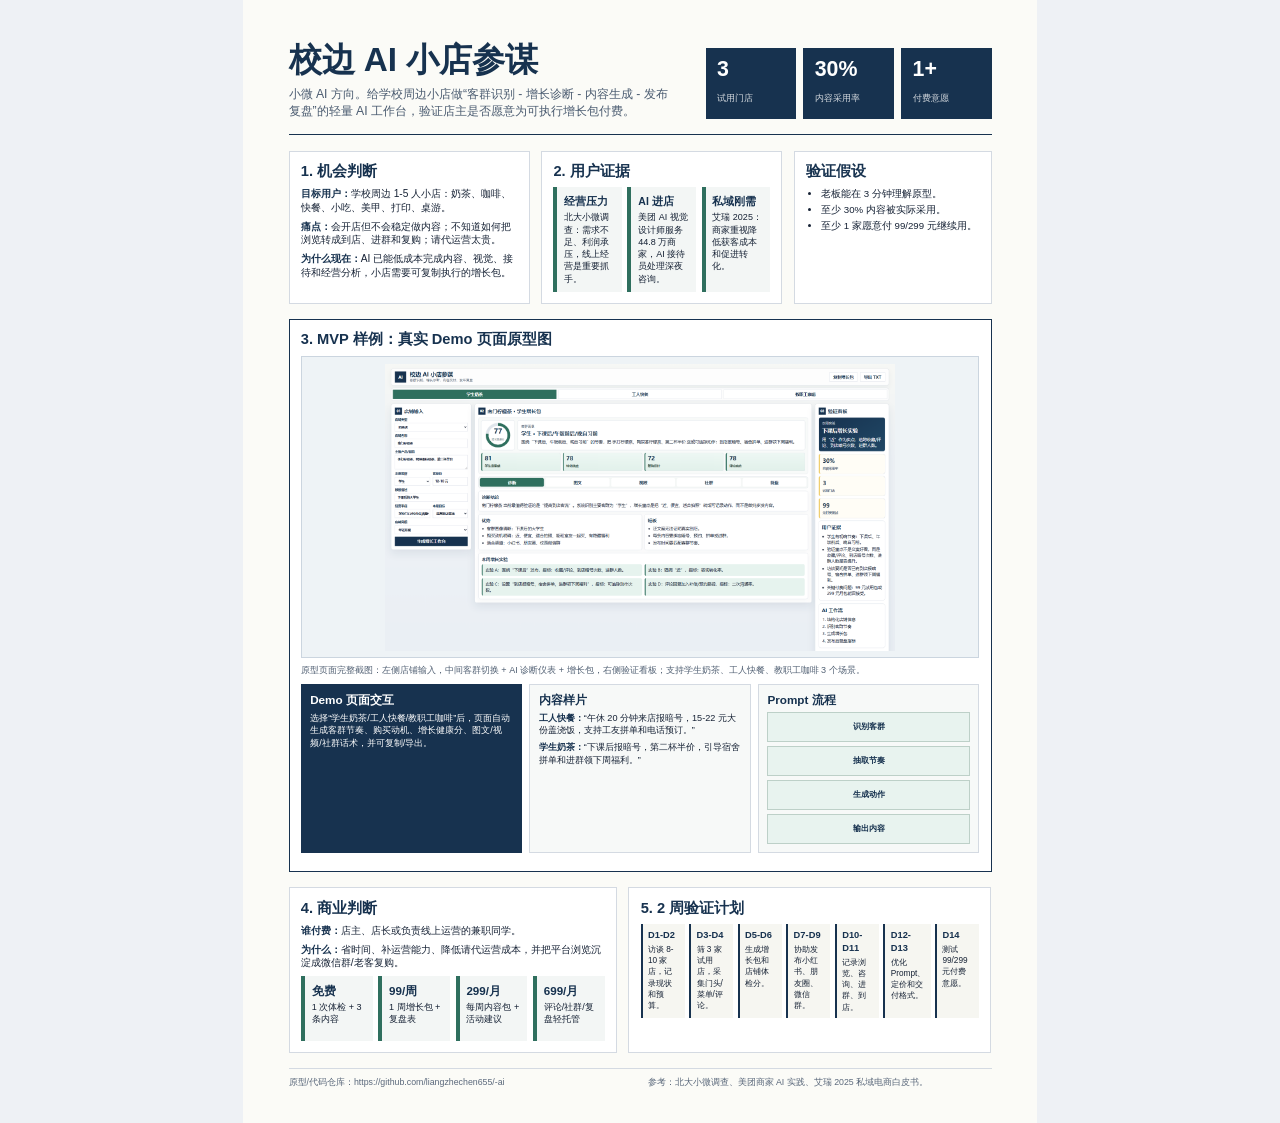
==== commit c3961b32: "Fix A4 prototype screenshot layout" ====
--- a/submission-a4.html
+++ b/submission-a4.html
@@ -100,24 +100,26 @@
       border: 1pt solid #17324f;
       background: #fff;
       padding: 3mm;
-      display: grid;
-      grid-template-columns: 1.32fr 0.68fr;
-      gap: 3mm;
-      min-height: 120mm;
+      min-height: 122mm;
     }
     .prototype-shot {
       border: 0.8pt solid #cbd5df;
       background: #eef3f6;
       padding: 1.8mm;
-      height: 83mm;
+      height: 80mm;
       overflow: hidden;
+      display: grid;
+      place-items: center;
     }
     .prototype-shot img {
       display: block;
-      width: 100%;
-      height: 100%;
-      object-fit: cover;
-      object-position: top left;
+      width: auto;
+      height: 76mm;
+      max-width: none;
+      max-height: none;
+      justify-self: center;
+      align-self: start;
+      background: #eef3f6;
     }
     .caption {
       margin-top: 1.6mm;
@@ -126,7 +128,9 @@
     }
     .mvp-side {
       display: grid;
+      grid-template-columns: 1fr 1fr 1fr;
       gap: 2mm;
+      margin-top: 2mm;
     }
     .mini-block {
       background: #f7f9f8;
@@ -151,6 +155,16 @@
       grid-template-columns: repeat(5, 1fr);
       gap: 1.5mm;
       margin-top: 2mm;
+    }
+    .mini-block .prompt-flow {
+      grid-template-columns: 1fr;
+      gap: 1mm;
+      margin-top: 0;
+    }
+    .mini-block .step {
+      min-height: 8mm;
+      padding: 1mm;
+      font-size: 6.3pt;
     }
     .step {
       background: #e8f3ef;
@@ -262,21 +276,11 @@
     </section>
 
     <section class="mvp-section">
-      <div>
-        <h2>3. MVP 样例：真实 Demo 页面原型图</h2>
-        <div class="prototype-shot">
-          <img src="preview/prototype-a4.png" alt="校边 AI 小店参谋 Demo 页面截图" />
-        </div>
-        <p class="caption">原型页面：左侧店铺输入，中间客群切换 + AI 诊断仪表 + 增长包，右侧验证看板；支持学生奶茶、工人快餐、教职工咖啡 3 个场景。</p>
-        <div class="prompt-flow">
-          <div class="step">店铺信息</div>
-          <div class="step">客群画像</div>
-          <div class="step">AI 诊断</div>
-          <div class="step">生成增长包</div>
-          <div class="step">回填指标</div>
-        </div>
-      </div>
-
+      <h2>3. MVP 样例：真实 Demo 页面原型图</h2>
+      <div class="prototype-shot">
+        <img src="preview/prototype-a4.png" alt="校边 AI 小店参谋 Demo 页面完整截图" />
+      </div>
+      <p class="caption">原型页面完整截图：左侧店铺输入，中间客群切换 + AI 诊断仪表 + 增长包，右侧验证看板；支持学生奶茶、工人快餐、教职工咖啡 3 个场景。</p>
       <div class="mvp-side">
         <div class="mini-block dark">
           <h3>Demo 页面交互</h3>
@@ -289,12 +293,12 @@
         </div>
         <div class="mini-block">
           <h3>Prompt 流程</h3>
-          <ol>
-            <li>识别客群：学生/工人/教职工/居民。</li>
-            <li>抽取节奏：下课、午休、下班、接娃。</li>
-            <li>生成动作：暗号、拼单、预约、进群。</li>
-            <li>输出内容：图文、视频脚本、评论回复。</li>
-          </ol>
+          <div class="prompt-flow">
+            <div class="step">识别客群</div>
+            <div class="step">抽取节奏</div>
+            <div class="step">生成动作</div>
+            <div class="step">输出内容</div>
+          </div>
         </div>
       </div>
     </section>
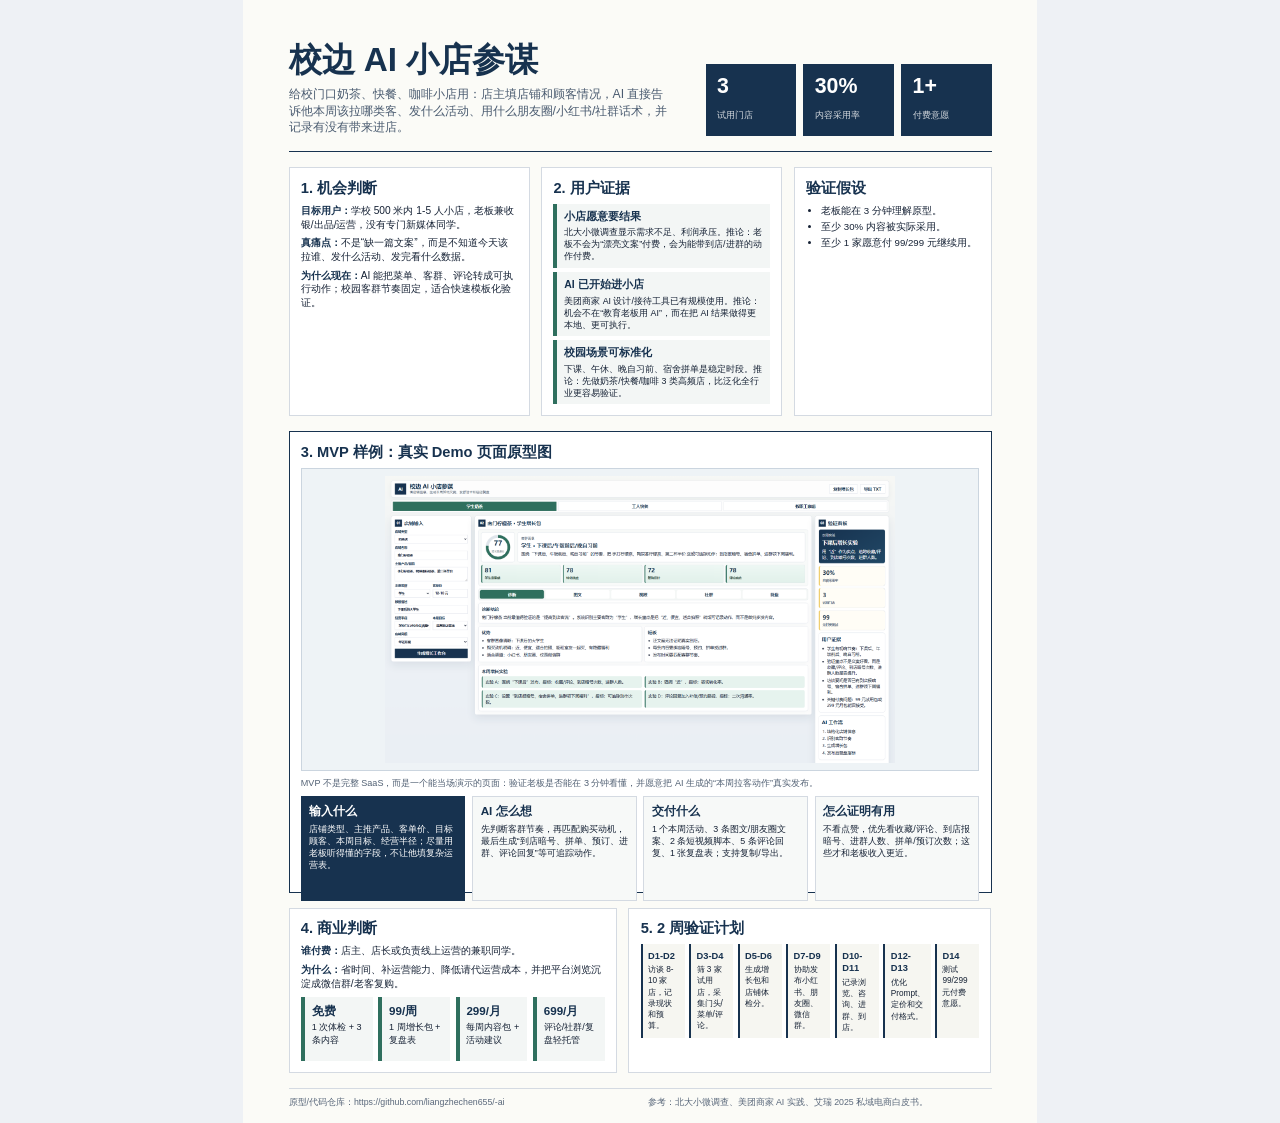
==== commit 76a5f905: "Improve A4 evidence and MVP reasoning" ====
--- a/submission-a4.html
+++ b/submission-a4.html
@@ -80,15 +80,15 @@
     }
     .evidence-row {
       display: grid;
-      grid-template-columns: repeat(3, 1fr);
-      gap: 1.5mm;
+      grid-template-columns: 1fr;
+      gap: 1.2mm;
     }
     .evidence {
       background: #f3f6f5;
       border-left: 3pt solid #2f6f5e;
-      padding: 1.8mm;
-      min-height: 19mm;
-      font-size: 6.75pt;
+      padding: 1.35mm 1.8mm;
+      min-height: 0;
+      font-size: 6.65pt;
     }
     .evidence strong {
       display: block;
@@ -126,45 +126,36 @@
       color: #526174;
       font-size: 6.8pt;
     }
-    .mvp-side {
-      display: grid;
-      grid-template-columns: 1fr 1fr 1fr;
-      gap: 2mm;
-      margin-top: 2mm;
-    }
-    .mini-block {
+    .reasoning-grid {
+      display: grid;
+      grid-template-columns: repeat(4, 1fr);
+      gap: 1.8mm;
+      margin-top: 1.8mm;
+    }
+    .reasoning {
       background: #f7f9f8;
       border: 0.8pt solid #d4dae2;
-      padding: 2.2mm;
-    }
-    .mini-block.dark {
+      padding: 2mm;
+      min-height: 28mm;
+    }
+    .reasoning.dark {
       background: #17324f;
       color: #fff;
       border-color: #17324f;
     }
-    .mini-block.dark h3, .mini-block.dark p { color: #fff; }
+    .reasoning.dark h3, .reasoning.dark p { color: #fff; }
     h3 {
       margin: 0 0 1.3mm;
       color: #17324f;
       font-size: 8.8pt;
       line-height: 1.15;
     }
-    .mini-block p, .mini-block li { font-size: 6.85pt; }
+    .reasoning p, .reasoning li { font-size: 6.65pt; }
     .prompt-flow {
       display: grid;
       grid-template-columns: repeat(5, 1fr);
       gap: 1.5mm;
       margin-top: 2mm;
-    }
-    .mini-block .prompt-flow {
-      grid-template-columns: 1fr;
-      gap: 1mm;
-      margin-top: 0;
-    }
-    .mini-block .step {
-      min-height: 8mm;
-      padding: 1mm;
-      font-size: 6.3pt;
     }
     .step {
       background: #e8f3ef;
@@ -241,7 +232,7 @@
     <header>
       <div>
         <h1>校边 AI 小店参谋</h1>
-        <p class="subtitle">小微 AI 方向。给学校周边小店做“客群识别 - 增长诊断 - 内容生成 - 发布复盘”的轻量 AI 工作台，验证店主是否愿意为可执行增长包付费。</p>
+        <p class="subtitle">给校门口奶茶、快餐、咖啡小店用：店主填店铺和顾客情况，AI 直接告诉他本周该拉哪类客、发什么活动、用什么朋友圈/小红书/社群话术，并记录有没有带来进店。</p>
       </div>
       <div class="stat-strip">
         <div class="stat"><strong>3</strong><span>试用门店</span></div>
@@ -253,16 +244,16 @@
     <section class="top-grid">
       <div class="card">
         <h2>1. 机会判断</h2>
-        <p><span class="label">目标用户：</span>学校周边 1-5 人小店：奶茶、咖啡、快餐、小吃、美甲、打印、桌游。</p>
-        <p><span class="label">痛点：</span>会开店但不会稳定做内容；不知道如何把浏览转成到店、进群和复购；请代运营太贵。</p>
-        <p><span class="label">为什么现在：</span>AI 已能低成本完成内容、视觉、接待和经营分析，小店需要可复制执行的增长包。</p>
+        <p><span class="label">目标用户：</span>学校 500 米内 1-5 人小店，老板兼收银/出品/运营，没有专门新媒体同学。</p>
+        <p><span class="label">真痛点：</span>不是“缺一篇文案”，而是不知道今天该拉谁、发什么活动、发完看什么数据。</p>
+        <p><span class="label">为什么现在：</span>AI 能把菜单、客群、评论转成可执行动作；校园客群节奏固定，适合快速模板化验证。</p>
       </div>
       <div class="card">
         <h2>2. 用户证据</h2>
         <div class="evidence-row">
-          <div class="evidence"><strong>经营压力</strong>北大小微调查：需求不足、利润承压，线上经营是重要抓手。</div>
-          <div class="evidence"><strong>AI 进店</strong>美团 AI 视觉设计师服务 44.8 万商家，AI 接待员处理深夜咨询。</div>
-          <div class="evidence"><strong>私域刚需</strong>艾瑞 2025：商家重视降低获客成本和促进转化。</div>
+          <div class="evidence"><strong>小店愿意要结果</strong>北大小微调查显示需求不足、利润承压。推论：老板不会为“漂亮文案”付费，会为能带到店/进群的动作付费。</div>
+          <div class="evidence"><strong>AI 已开始进小店</strong>美团商家 AI 设计/接待工具已有规模使用。推论：机会不在“教育老板用 AI”，而在把 AI 结果做得更本地、更可执行。</div>
+          <div class="evidence"><strong>校园场景可标准化</strong>下课、午休、晚自习前、宿舍拼单是稳定时段。推论：先做奶茶/快餐/咖啡 3 类高频店，比泛化全行业更容易验证。</div>
         </div>
       </div>
       <div class="card">
@@ -280,25 +271,23 @@
       <div class="prototype-shot">
         <img src="preview/prototype-a4.png" alt="校边 AI 小店参谋 Demo 页面完整截图" />
       </div>
-      <p class="caption">原型页面完整截图：左侧店铺输入，中间客群切换 + AI 诊断仪表 + 增长包，右侧验证看板；支持学生奶茶、工人快餐、教职工咖啡 3 个场景。</p>
-      <div class="mvp-side">
-        <div class="mini-block dark">
-          <h3>Demo 页面交互</h3>
-          <p>选择“学生奶茶/工人快餐/教职工咖啡”后，页面自动生成客群节奏、购买动机、增长健康分、图文/视频/社群话术，并可复制/导出。</p>
-        </div>
-        <div class="mini-block">
-          <h3>内容样片</h3>
-          <p><span class="label">工人快餐：</span>“午休 20 分钟来店报暗号，15-22 元大份盖浇饭，支持工友拼单和电话预订。”</p>
-          <p><span class="label">学生奶茶：</span>“下课后报暗号，第二杯半价，引导宿舍拼单和进群领下周福利。”</p>
-        </div>
-        <div class="mini-block">
-          <h3>Prompt 流程</h3>
-          <div class="prompt-flow">
-            <div class="step">识别客群</div>
-            <div class="step">抽取节奏</div>
-            <div class="step">生成动作</div>
-            <div class="step">输出内容</div>
-          </div>
+      <p class="caption">MVP 不是完整 SaaS，而是一个能当场演示的页面：验证老板是否能在 3 分钟看懂，并愿意把 AI 生成的“本周拉客动作”真实发布。</p>
+      <div class="reasoning-grid">
+        <div class="reasoning dark">
+          <h3>输入什么</h3>
+          <p>店铺类型、主推产品、客单价、目标顾客、本周目标、经营半径；尽量用老板听得懂的字段，不让他填复杂运营表。</p>
+        </div>
+        <div class="reasoning">
+          <h3>AI 怎么想</h3>
+          <p>先判断客群节奏，再匹配购买动机，最后生成“到店暗号、拼单、预订、进群、评论回复”等可追踪动作。</p>
+        </div>
+        <div class="reasoning">
+          <h3>交付什么</h3>
+          <p>1 个本周活动、3 条图文/朋友圈文案、2 条短视频脚本、5 条评论回复、1 张复盘表；支持复制/导出。</p>
+        </div>
+        <div class="reasoning">
+          <h3>怎么证明有用</h3>
+          <p>不看点赞，优先看收藏/评论、到店报暗号、进群人数、拼单/预订次数；这些才和老板收入更近。</p>
         </div>
       </div>
     </section>
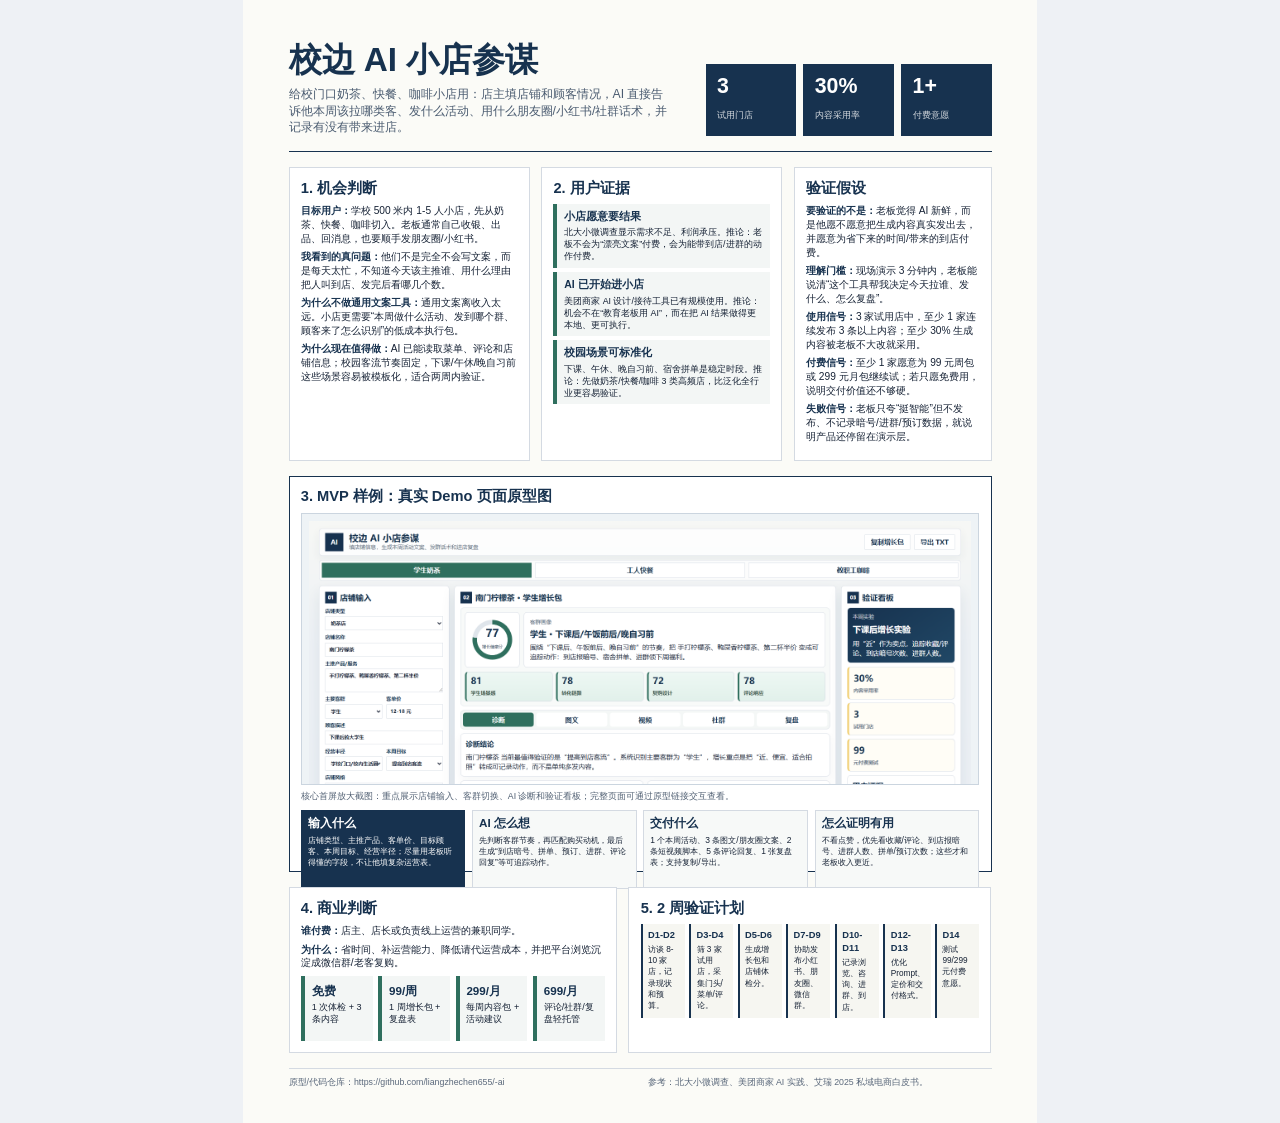
==== commit 4c31baeb: "Expand A4 opportunity and validation sections" ====
--- a/submission-a4.html
+++ b/submission-a4.html
@@ -100,22 +100,22 @@
       border: 1pt solid #17324f;
       background: #fff;
       padding: 3mm;
-      min-height: 122mm;
+      min-height: 0;
     }
     .prototype-shot {
       border: 0.8pt solid #cbd5df;
       background: #eef3f6;
       padding: 1.8mm;
-      height: 80mm;
+      height: 72mm;
       overflow: hidden;
       display: grid;
       place-items: center;
     }
     .prototype-shot img {
       display: block;
-      width: auto;
-      height: 76mm;
-      max-width: none;
+      width: 184mm;
+      height: auto;
+      max-width: 100%;
       max-height: none;
       justify-self: center;
       align-self: start;
@@ -124,7 +124,7 @@
     .caption {
       margin-top: 1.6mm;
       color: #526174;
-      font-size: 6.8pt;
+      font-size: 6.55pt;
     }
     .reasoning-grid {
       display: grid;
@@ -135,8 +135,8 @@
     .reasoning {
       background: #f7f9f8;
       border: 0.8pt solid #d4dae2;
-      padding: 2mm;
-      min-height: 28mm;
+      padding: 1.55mm;
+      min-height: 21mm;
     }
     .reasoning.dark {
       background: #17324f;
@@ -150,7 +150,7 @@
       font-size: 8.8pt;
       line-height: 1.15;
     }
-    .reasoning p, .reasoning li { font-size: 6.65pt; }
+    .reasoning p, .reasoning li { font-size: 6.35pt; line-height: 1.3; }
     .prompt-flow {
       display: grid;
       grid-template-columns: repeat(5, 1fr);
@@ -244,9 +244,10 @@
     <section class="top-grid">
       <div class="card">
         <h2>1. 机会判断</h2>
-        <p><span class="label">目标用户：</span>学校 500 米内 1-5 人小店，老板兼收银/出品/运营，没有专门新媒体同学。</p>
-        <p><span class="label">真痛点：</span>不是“缺一篇文案”，而是不知道今天该拉谁、发什么活动、发完看什么数据。</p>
-        <p><span class="label">为什么现在：</span>AI 能把菜单、客群、评论转成可执行动作；校园客群节奏固定，适合快速模板化验证。</p>
+        <p><span class="label">目标用户：</span>学校 500 米内 1-5 人小店，先从奶茶、快餐、咖啡切入。老板通常自己收银、出品、回消息，也要顺手发朋友圈/小红书。</p>
+        <p><span class="label">我看到的真问题：</span>他们不是完全不会写文案，而是每天太忙，不知道今天该主推谁、用什么理由把人叫到店、发完后看哪几个数。</p>
+        <p><span class="label">为什么不做通用文案工具：</span>通用文案离收入太远。小店更需要“本周做什么活动、发到哪个群、顾客来了怎么识别”的低成本执行包。</p>
+        <p><span class="label">为什么现在值得做：</span>AI 已能读取菜单、评论和店铺信息；校园客流节奏固定，下课/午休/晚自习前这些场景容易被模板化，适合两周内验证。</p>
       </div>
       <div class="card">
         <h2>2. 用户证据</h2>
@@ -258,11 +259,11 @@
       </div>
       <div class="card">
         <h2>验证假设</h2>
-        <ul>
-          <li>老板能在 3 分钟理解原型。</li>
-          <li>至少 30% 内容被实际采用。</li>
-          <li>至少 1 家愿意付 99/299 元继续用。</li>
-        </ul>
+        <p><span class="label">要验证的不是：</span>老板觉得 AI 新鲜，而是他愿不愿意把生成内容真实发出去，并愿意为省下来的时间/带来的到店付费。</p>
+        <p><span class="label">理解门槛：</span>现场演示 3 分钟内，老板能说清“这个工具帮我决定今天拉谁、发什么、怎么复盘”。</p>
+        <p><span class="label">使用信号：</span>3 家试用店中，至少 1 家连续发布 3 条以上内容；至少 30% 生成内容被老板不大改就采用。</p>
+        <p><span class="label">付费信号：</span>至少 1 家愿意为 99 元周包或 299 元月包继续试；若只愿免费用，说明交付价值还不够硬。</p>
+        <p><span class="label">失败信号：</span>老板只夸“挺智能”但不发布、不记录暗号/进群/预订数据，就说明产品还停留在演示层。</p>
       </div>
     </section>
 
@@ -271,7 +272,7 @@
       <div class="prototype-shot">
         <img src="preview/prototype-a4.png" alt="校边 AI 小店参谋 Demo 页面完整截图" />
       </div>
-      <p class="caption">MVP 不是完整 SaaS，而是一个能当场演示的页面：验证老板是否能在 3 分钟看懂，并愿意把 AI 生成的“本周拉客动作”真实发布。</p>
+      <p class="caption">核心首屏放大截图：重点展示店铺输入、客群切换、AI 诊断和验证看板；完整页面可通过原型链接交互查看。</p>
       <div class="reasoning-grid">
         <div class="reasoning dark">
           <h3>输入什么</h3>
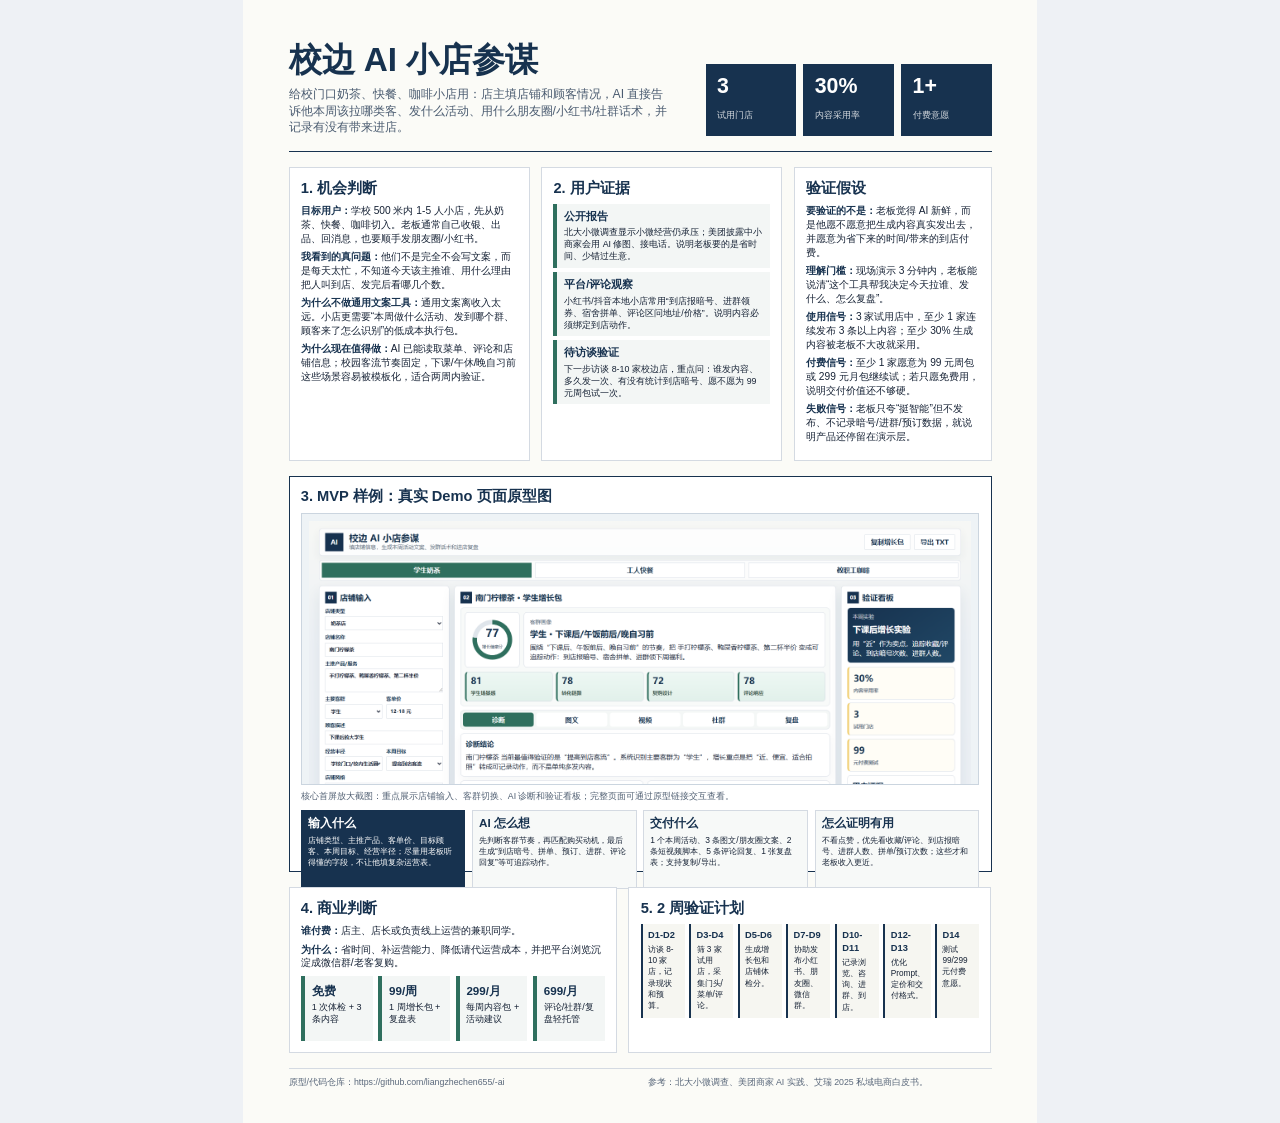
==== commit 110ed82d: "Clarify user evidence in A4 submission" ====
--- a/submission-a4.html
+++ b/submission-a4.html
@@ -252,9 +252,9 @@
       <div class="card">
         <h2>2. 用户证据</h2>
         <div class="evidence-row">
-          <div class="evidence"><strong>小店愿意要结果</strong>北大小微调查显示需求不足、利润承压。推论：老板不会为“漂亮文案”付费，会为能带到店/进群的动作付费。</div>
-          <div class="evidence"><strong>AI 已开始进小店</strong>美团商家 AI 设计/接待工具已有规模使用。推论：机会不在“教育老板用 AI”，而在把 AI 结果做得更本地、更可执行。</div>
-          <div class="evidence"><strong>校园场景可标准化</strong>下课、午休、晚自习前、宿舍拼单是稳定时段。推论：先做奶茶/快餐/咖啡 3 类高频店，比泛化全行业更容易验证。</div>
+          <div class="evidence"><strong>公开报告</strong>北大小微调查显示小微经营仍承压；美团披露中小商家会用 AI 修图、接电话。说明老板要的是省时间、少错过生意。</div>
+          <div class="evidence"><strong>平台/评论观察</strong>小红书/抖音本地小店常用“到店报暗号、进群领券、宿舍拼单、评论区问地址/价格”。说明内容必须绑定到店动作。</div>
+          <div class="evidence"><strong>待访谈验证</strong>下一步访谈 8-10 家校边店，重点问：谁发内容、多久发一次、有没有统计到店暗号、愿不愿为 99 元周包试一次。</div>
         </div>
       </div>
       <div class="card">
